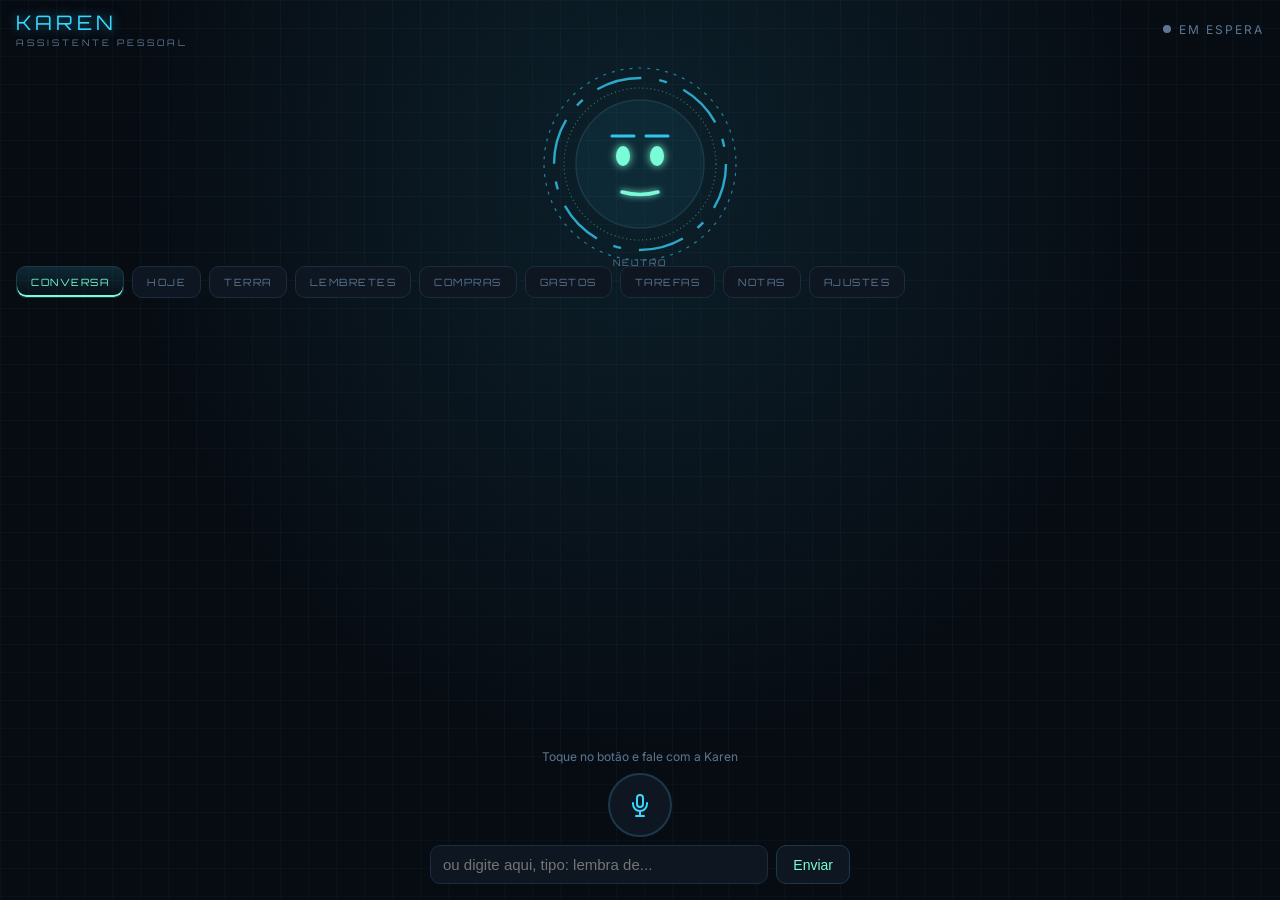
==== index.html @ 38f9a0c7 "Karen: responde 'tu farma aura' Co-Authored-By: Claude Opus 5.5 <noreply@anthropic.com> Claude-Sessi" ====
<!doctype html>
<html lang="pt-BR">
<head>
<meta charset="utf-8">
<title>Karen</title>
<meta name="viewport" content="width=device-width, initial-scale=1, viewport-fit=cover">
<meta name="theme-color" content="#070b12">
<meta name="apple-mobile-web-app-capable" content="yes">
<meta name="mobile-web-app-capable" content="yes">
<meta name="apple-mobile-web-app-status-bar-style" content="black-translucent">
<meta name="apple-mobile-web-app-title" content="Karen">
<link rel="manifest" href="manifest.webmanifest">
<link rel="icon" href="icons/icon.svg" type="image/svg+xml">
<link rel="apple-touch-icon" href="icons/icon-180.png">
<link rel="preconnect" href="https://fonts.googleapis.com">
<link rel="preconnect" href="https://fonts.gstatic.com" crossorigin>
<link href="https://fonts.googleapis.com/css2?family=Inter:wght@400;500;600&family=Orbitron:wght@500;700&display=swap" rel="stylesheet">
<style>
:root{
  --bg:#070b12; --bg2:#0d141f; --panel:#0e1621; --border:#1c2b3d;
  --text:#dbe8f5; --text-dim:#5c7691; --accent:#36d6ff; --accent-dim:#1a3a4a;
  --accent2:#7afcd6; --danger:#ff5d6c;
  color-scheme: dark;
}
*{box-sizing:border-box}
html,body{height:100%;margin:0}
body{
  background:var(--bg);
  color:var(--text);
  font-family:'Inter',Arial,sans-serif;
  display:flex;
  flex-direction:column;
  overflow:hidden;
  padding-left:max(16px, env(safe-area-inset-left,0px));
  padding-right:max(16px, env(safe-area-inset-right,0px));
}
.brand{font-family:'Orbitron',Arial,sans-serif}

.topbar{
  display:flex;align-items:center;justify-content:space-between;
  padding:calc(10px + env(safe-area-inset-top,0px)) 0 10px;flex-shrink:0;
}
.brand{font-size:20px;letter-spacing:4px;color:var(--accent);text-transform:uppercase}
.status{font-size:12px;color:var(--text-dim);letter-spacing:2px;text-transform:uppercase;display:flex;align-items:center;gap:8px}
.status-dot{width:8px;height:8px;border-radius:50%;background:var(--text-dim);transition:background .3s,box-shadow .3s}
.status-dot.live{background:var(--accent2);box-shadow:0 0 10px var(--accent2)}

.core-wrap{
  flex-shrink:0;display:flex;align-items:center;justify-content:center;
  padding:6px 0 2px;position:relative;
}
.core{position:relative}
.core svg{width:100%;height:100%;display:block;overflow:visible}
@keyframes spin{from{transform:rotate(0deg)}to{transform:rotate(360deg)}}

.panel{flex:1;min-height:0;display:flex;flex-direction:column;gap:10px;overflow:hidden}
.tabs{display:flex;gap:8px;flex-shrink:0;overflow-x:auto;scrollbar-width:none;-webkit-overflow-scrolling:touch}
.tabs::-webkit-scrollbar{display:none}
.tab{
  flex:0 0 auto;text-align:center;padding:9px 14px;border-radius:10px;
  font-size:12px;letter-spacing:1px;text-transform:uppercase;color:var(--text-dim);
  background:var(--panel);border:1px solid var(--border);cursor:pointer;
  white-space:nowrap;
}
.tab.active{color:var(--accent2);border-color:var(--accent-dim)}

.view{flex:1;min-height:0;overflow-y:auto;display:none;flex-direction:column;gap:10px;padding:4px 2px 8px}
.view.active{display:flex}

.line{font-size:15px;line-height:1.45;max-width:92%}
.line.user{color:var(--text);align-self:flex-end;text-align:right}
.line.jarvis{color:var(--accent2)}
.line .who{display:block;font-size:11px;letter-spacing:2px;text-transform:uppercase;color:var(--text-dim);margin-bottom:2px}

.reminder{
  display:flex;align-items:center;gap:10px;
  background:var(--panel);border:1px solid var(--border);border-radius:12px;
  padding:12px 14px;
}
.reminder .txt{flex:1;font-size:15px;line-height:1.3;min-width:0}
.reminder .when{display:block;font-size:11px;color:var(--text-dim);margin-top:2px}
.reminder .del{
  background:none;border:none;color:var(--danger);font-size:18px;line-height:1;
  padding:4px 6px;cursor:pointer;flex-shrink:0;
}
.empty{color:var(--text-dim);font-size:14px;text-align:center;padding:30px 10px}

.total-card{
  background:var(--panel);border:1px solid var(--accent-dim);border-radius:14px;
  padding:16px 18px;display:flex;flex-direction:column;gap:2px;flex-shrink:0;
}
.total-card .label{font-size:11px;letter-spacing:2px;text-transform:uppercase;color:var(--text-dim)}
.total-card .value{font-size:30px;font-weight:600;color:var(--accent2);font-variant-numeric:tabular-nums}

.expense{
  display:flex;align-items:center;gap:10px;
  background:var(--panel);border:1px solid var(--border);border-radius:12px;
  padding:12px 14px;
}
.expense .txt{flex:1;font-size:15px;line-height:1.3;min-width:0}
.expense .when{display:block;font-size:11px;color:var(--text-dim);margin-top:2px}
.expense .valor{font-size:16px;font-weight:600;color:var(--accent2);font-variant-numeric:tabular-nums;white-space:nowrap}
.expense .del{
  background:none;border:none;color:var(--danger);font-size:18px;line-height:1;
  padding:4px 0 4px 6px;cursor:pointer;flex-shrink:0;
}

.task{
  display:flex;align-items:center;gap:10px;
  background:var(--panel);border:1px solid var(--border);border-radius:12px;
  padding:12px 14px;
}
.task .check{
  width:22px;height:22px;border-radius:50%;border:2px solid var(--accent-dim);
  display:flex;align-items:center;justify-content:center;flex-shrink:0;
  background:none;color:var(--accent2);font-size:13px;cursor:pointer;padding:0;
}
.task.done .check{background:var(--accent-dim);border-color:var(--accent2)}
.task .txt{flex:1;font-size:15px;line-height:1.3;min-width:0}
.task.done .txt{color:var(--text-dim);text-decoration:line-through}
.task .del{
  background:none;border:none;color:var(--danger);font-size:18px;line-height:1;
  padding:4px 0 4px 6px;cursor:pointer;flex-shrink:0;
}

.cart-item{
  display:flex;align-items:center;gap:10px;
  background:var(--panel);border:1px solid var(--border);border-radius:12px;
  padding:12px 14px;
}
.cart-item .check{
  width:22px;height:22px;border-radius:50%;border:2px solid var(--accent-dim);
  display:flex;align-items:center;justify-content:center;flex-shrink:0;
  background:none;color:var(--accent2);font-size:13px;cursor:pointer;padding:0;
}
.cart-item.done .check{background:var(--accent-dim);border-color:var(--accent2)}
.cart-item .txt{flex:1;font-size:15px;line-height:1.3;min-width:0}
.cart-item.done .txt{color:var(--text-dim);text-decoration:line-through}
.cart-item .valor{font-size:14px;color:var(--text-dim);font-variant-numeric:tabular-nums;white-space:nowrap}
.cart-item .del{
  background:none;border:none;color:var(--danger);font-size:18px;line-height:1;
  padding:4px 0 4px 6px;cursor:pointer;flex-shrink:0;
}

.timer-pill{
  display:none;align-items:center;gap:8px;align-self:center;
  background:var(--panel);border:1px solid var(--accent-dim);border-radius:999px;
  padding:6px 16px;margin-bottom:4px;flex-shrink:0;
}
.timer-pill.active{display:flex}
.timer-pill .t{font-size:16px;font-weight:600;color:var(--accent2);font-variant-numeric:tabular-nums}
.timer-pill .cancel{background:none;border:none;color:var(--text-dim);font-size:14px;cursor:pointer}
.controls{
  flex-shrink:0;display:flex;flex-direction:column;align-items:center;gap:8px;
  padding:10px 0 max(16px, env(safe-area-inset-bottom,0px));
}
.hint{font-size:12px;color:var(--text-dim);text-align:center;min-height:16px}
.mic-btn{
  width:64px;height:64px;border-radius:50%;
  background:var(--panel);border:2px solid var(--accent-dim);
  color:var(--accent);
  display:flex;align-items:center;justify-content:center;
  cursor:pointer;transition:border-color .2s,color .2s,transform .1s;
}
.mic-btn:active{transform:scale(.95)}
.mic-btn.on{border-color:var(--accent);color:var(--accent2);box-shadow:0 0 24px var(--accent-dim)}
.mic-btn svg{width:24px;height:24px}

.type-row{display:flex;gap:8px;width:100%;max-width:420px}
.type-row input{
  flex:1;min-width:0;background:var(--panel);border:1px solid var(--border);border-radius:10px;
  color:var(--text);font-size:15px;padding:10px 12px;
}
.type-row input:focus{outline:none;border-color:var(--accent-dim)}
.type-row button{
  background:var(--panel);border:1px solid var(--accent-dim);color:var(--accent2);
  border-radius:10px;padding:0 16px;font-size:14px;cursor:pointer;
}

/* ---------- visual tecnológico ---------- */
body{
  background:
    radial-gradient(ellipse at 50% 18%, rgba(54,214,255,.10), transparent 60%),
    linear-gradient(rgba(54,214,255,.035) 1px, transparent 1px) 0 0/100% 28px,
    linear-gradient(90deg, rgba(54,214,255,.035) 1px, transparent 1px) 0 0/28px 100%,
    var(--bg);
}
.brand{text-shadow:0 0 12px rgba(54,214,255,.55)}
.brand small{font-size:9px;letter-spacing:3px;color:var(--text-dim);display:block;margin-top:2px;text-shadow:none}
.tab{font-family:'Orbitron',Arial,sans-serif;font-size:10px;letter-spacing:1.5px}
.tab.active{background:linear-gradient(180deg,rgba(54,214,255,.14),rgba(54,214,255,.02));box-shadow:inset 0 -2px 0 var(--accent2)}
.reminder,.expense,.task,.cart-item,.agenda-item,.total-card,.card{position:relative}
.reminder::before,.expense::before,.task::before,.cart-item::before,.agenda-item::before,.card::before{
  content:"";position:absolute;left:-1px;top:-1px;width:10px;height:10px;
  border-left:2px solid var(--accent);border-top:2px solid var(--accent);border-top-left-radius:12px;opacity:.7;
}

/* ---------- rosto com expressões ---------- */
.core{width:min(46vw,200px);height:min(46vw,200px);transition:width .3s,height .3s;cursor:pointer;-webkit-tap-highlight-color:transparent}
body.modo-terra .core{width:84px;height:84px}
.hud-ring{fill:none;stroke:var(--accent);stroke-width:1.2;opacity:.55;transform-origin:100px 100px}
.hud-ring.r1{stroke-dasharray:3 6;animation:spin 30s linear infinite}
.hud-ring.r2{stroke-dasharray:46 18 8 18;stroke-width:2.4;opacity:.75;animation:spin 14s linear infinite reverse}
.hud-ring.r3{stroke:var(--accent2);stroke-dasharray:1 3;opacity:.4;animation:spin 50s linear infinite}
.core.listening .hud-ring.r2{animation-duration:3s;stroke:var(--accent2)}
.core.speaking .hud-ring.r2{animation-duration:5s}
.face-plate{fill:rgba(54,214,255,.06);stroke:var(--accent-dim);stroke-width:1.5}
.core.listening .face-plate{fill:rgba(122,252,214,.10);stroke:var(--accent2)}
.core.alert .face-plate{animation:alerta .4s ease-in-out infinite}
@keyframes alerta{50%{fill:rgba(255,93,108,.22)}}
.feature{transform-box:fill-box;transform-origin:center;transition:transform .28s ease}
.eye{fill:var(--accent2);filter:drop-shadow(0 0 4px var(--accent2))}
.blinker{transform-box:fill-box;transform-origin:center;animation:piscar 5.5s infinite}
@keyframes piscar{0%,95%,100%{transform:scaleY(1)}97%{transform:scaleY(.08)}}
.brow{stroke:var(--accent);stroke-width:3;stroke-linecap:round;opacity:.9}
.mouth{fill:none;stroke:var(--accent2);stroke-width:3.4;stroke-linecap:round;stroke-linejoin:round;filter:drop-shadow(0 0 3px var(--accent2))}
.expr-label{position:absolute;bottom:-4px;left:50%;transform:translateX(-50%);font-size:9px;letter-spacing:2px;text-transform:uppercase;color:var(--text-dim);font-family:'Orbitron',Arial,sans-serif;white-space:nowrap}
body.modo-terra .expr-label{display:none}

/* ---------- agenda do dia ---------- */
.day-head{display:flex;align-items:baseline;justify-content:space-between;gap:10px;flex-shrink:0}
.day-head .d{font-family:'Orbitron',Arial,sans-serif;font-size:13px;letter-spacing:2px;color:var(--accent);text-transform:uppercase}
.day-head .n{font-size:12px;color:var(--text-dim)}
.section-t{font-size:11px;letter-spacing:2px;text-transform:uppercase;color:var(--text-dim);margin-top:6px}
.agenda-item{
  display:flex;align-items:center;gap:12px;background:var(--panel);border:1px solid var(--border);
  border-radius:12px;padding:12px 14px;
}
.agenda-item .hora{font-family:'Orbitron',Arial,sans-serif;font-size:13px;color:var(--accent2);min-width:48px;font-variant-numeric:tabular-nums}
.agenda-item .txt{flex:1;font-size:15px;line-height:1.3;min-width:0}
.agenda-item.done .txt{color:var(--text-dim);text-decoration:line-through}
.agenda-item.passou .hora{color:var(--text-dim)}
.agenda-item .check{width:22px;height:22px;border-radius:50%;border:2px solid var(--accent-dim);background:none;color:var(--accent2);font-size:13px;cursor:pointer;padding:0;flex-shrink:0}
.agenda-item.done .check{background:var(--accent-dim);border-color:var(--accent2)}
.agenda-item .del,.reminder .del{background:none;border:none;color:var(--danger);font-size:18px;line-height:1;padding:4px 0 4px 6px;cursor:pointer;flex-shrink:0}
.add-row{display:flex;gap:8px;flex-shrink:0}
.add-row input{min-width:0;background:var(--panel);border:1px solid var(--border);border-radius:10px;color:var(--text);font-size:15px;padding:10px 12px}
.add-row input[type=text]{flex:1}
.add-row input[type=time]{width:96px}
.add-row button{background:var(--panel);border:1px solid var(--accent-dim);color:var(--accent2);border-radius:10px;padding:0 14px;font-size:18px;cursor:pointer}
.when.alarme{color:var(--accent)}

/* ---------- planeta Terra ---------- */
#view-earth{padding:0;gap:8px;overflow:hidden}
.earth-search{display:flex;gap:8px;flex-shrink:0;position:relative}
.earth-search input{flex:1;min-width:0;background:var(--panel);border:1px solid var(--border);border-radius:10px;color:var(--text);font-size:15px;padding:10px 12px}
.earth-search input:focus{outline:none;border-color:var(--accent-dim)}
.sugestoes{position:absolute;top:44px;left:0;right:0;z-index:5;background:var(--bg2);border:1px solid var(--accent-dim);border-radius:10px;max-height:220px;overflow-y:auto;display:none}
.sugestoes.on{display:block}
.sugestoes div{padding:10px 12px;font-size:14px;border-bottom:1px solid var(--border);cursor:pointer}
.sugestoes div small{color:var(--text-dim);margin-left:6px}
.globe-wrap{flex:1;min-height:240px;position:relative;border:1px solid var(--border);border-radius:14px;overflow:hidden;background:radial-gradient(circle at 50% 50%,#0b1c2c,#04070c 70%)}
.globe-el{position:absolute;inset:0;overflow:hidden}
.globe-wrap .loading{position:absolute;inset:0;display:flex;align-items:center;justify-content:center;color:var(--text-dim);font-size:13px;letter-spacing:2px;text-transform:uppercase;text-align:center;padding:20px}
.gl-lbl{pointer-events:auto;cursor:pointer;display:flex;align-items:center;gap:4px;transform:translate(-4px,-50%);white-space:nowrap;font-family:Arial,sans-serif}
.gl-lbl i{width:6px;height:6px;border-radius:50%;background:#7afcd6;box-shadow:0 0 6px #7afcd6;flex-shrink:0}
.gl-lbl.cap i{background:#ffd479;box-shadow:0 0 6px #ffd479;width:7px;height:7px;transform:rotate(45deg);border-radius:1px}
.gl-lbl span{font-size:10px;color:#dbe8f5;text-shadow:0 0 3px #000,0 0 6px #000}
.gl-lbl.cap span{color:#ffd479;font-size:11px}
.gl-lbl.cidade span{color:#7afcd6}
.country-card{
  position:absolute;left:8px;right:8px;bottom:8px;z-index:4;background:rgba(8,14,22,.88);
  backdrop-filter:blur(6px);-webkit-backdrop-filter:blur(6px);
  border:1px solid var(--accent-dim);border-radius:12px;padding:12px 14px;display:none;max-height:48%;overflow-y:auto
}
.country-card.on{display:block}
.country-card .nm{font-family:'Orbitron',Arial,sans-serif;font-size:15px;color:var(--accent2);letter-spacing:1px;padding-right:28px}
.country-card .meta{font-size:13px;color:var(--text);margin-top:4px;line-height:1.5}
.country-card .meta b{color:#ffd479;font-weight:600}
.country-card .chips{display:flex;flex-wrap:wrap;gap:6px;margin-top:8px}
.country-card .chips button{background:rgba(54,214,255,.08);border:1px solid var(--border);color:var(--text);border-radius:999px;padding:4px 10px;font-size:12px;cursor:pointer}
.country-card .x{position:absolute;top:8px;right:10px;background:none;border:none;color:var(--text-dim);font-size:18px;cursor:pointer}
.legend{position:absolute;top:8px;left:10px;z-index:3;font-size:10px;color:var(--text-dim);letter-spacing:1px;display:flex;gap:10px;pointer-events:none}
.legend span{display:flex;align-items:center;gap:4px}
.legend i{display:inline-block;width:6px;height:6px;border-radius:50%;background:#7afcd6}
.legend i.c{background:#ffd479;transform:rotate(45deg);border-radius:1px}

/* ---------- ajustes ---------- */
.card{background:var(--panel);border:1px solid var(--border);border-radius:12px;padding:14px;display:flex;flex-direction:column;gap:10px}
.card h3{margin:0;font-family:'Orbitron',Arial,sans-serif;font-size:12px;letter-spacing:2px;color:var(--accent);font-weight:500;text-transform:uppercase}
.card label{font-size:13px;color:var(--text-dim);display:flex;flex-direction:column;gap:6px}
.card select,.card input[type=text]{background:var(--bg2);border:1px solid var(--border);border-radius:8px;color:var(--text);font-size:15px;padding:9px 10px;width:100%}
.card input[type=range]{width:100%;accent-color:var(--accent2)}
.card .row{display:flex;gap:8px;flex-wrap:wrap}
.card button{background:var(--bg2);border:1px solid var(--accent-dim);color:var(--accent2);border-radius:8px;padding:9px 14px;font-size:14px;cursor:pointer}
.card p{margin:0;font-size:12px;color:var(--text-dim);line-height:1.5}
</style>
</head>
<body>

<div class="topbar">
  <div class="brand">KAREN<small>ASSISTENTE PESSOAL</small></div>
  <div class="status"><span class="status-dot" id="statusDot"></span><span id="statusText">Em espera</span></div>
</div>

<div class="core-wrap">
  <div class="core" id="core" role="button" aria-label="Rosto da Karen">
    <svg viewBox="0 0 200 200" aria-hidden="true">
      <circle class="hud-ring r1" cx="100" cy="100" r="96"/>
      <circle class="hud-ring r2" cx="100" cy="100" r="86"/>
      <circle class="hud-ring r3" cx="100" cy="100" r="76"/>
      <circle class="face-plate" cx="100" cy="100" r="64"/>
      <line class="brow feature" id="browL" x1="72" y1="72" x2="94" y2="72"/>
      <line class="brow feature" id="browR" x1="106" y1="72" x2="128" y2="72"/>
      <g class="feature" id="eyeL"><g class="blinker"><ellipse class="eye" cx="83" cy="92" rx="7" ry="10"/></g></g>
      <g class="feature" id="eyeR"><g class="blinker"><ellipse class="eye" cx="117" cy="92" rx="7" ry="10"/></g></g>
      <path class="mouth" id="mouth" d="M82 128 Q100 133 118 128"/>
    </svg>
    <div class="expr-label" id="exprLabel">neutro</div>
  </div>
</div>

<div class="timer-pill" id="timerPill">
  <span class="t" id="timerText">00:00</span>
  <button class="cancel" id="timerCancel" type="button">cancelar</button>
</div>

<div class="panel">
  <div class="tabs">
    <div class="tab active" data-tab="chat">Conversa</div>
    <div class="tab" data-tab="today">Hoje</div>
    <div class="tab" data-tab="earth">Terra</div>
    <div class="tab" data-tab="reminders">Lembretes</div>
    <div class="tab" data-tab="cart">Compras</div>
    <div class="tab" data-tab="expenses">Gastos</div>
    <div class="tab" data-tab="tasks">Tarefas</div>
    <div class="tab" data-tab="notes">Notas</div>
    <div class="tab" data-tab="settings">Ajustes</div>
  </div>

  <div class="view active" id="view-chat"></div>

  <div class="view" id="view-today"></div>

  <div class="view" id="view-earth">
    <div class="earth-search">
      <input type="text" id="earthInput" placeholder="Buscar país ou cidade..." autocomplete="off">
      <div class="sugestoes" id="earthSug"></div>
    </div>
    <div class="globe-wrap zoom-longe" id="globeWrap">
      <div class="legend"><span><i class="c"></i>capital</span><span><i></i>cidade</span></div>
      <div class="globe-el" id="globeEl"></div>
      <div class="loading" id="globeLoading">Carregando planeta...</div>
      <div class="country-card" id="countryCard"></div>
    </div>
  </div>

  <div class="view" id="view-reminders"></div>

  <div class="view" id="view-expenses"></div>

  <div class="view" id="view-cart"></div>

  <div class="view" id="view-tasks"></div>

  <div class="view" id="view-notes"></div>

  <div class="view" id="view-settings"></div>
</div>

<div class="controls">
  <div class="hint" id="hint">Toque no botão e fale com a Karen</div>
  <button class="mic-btn" id="micBtn" aria-label="Falar com a Karen">
    <svg viewBox="0 0 24 24" fill="none" stroke="currentColor" stroke-width="2" stroke-linecap="round" stroke-linejoin="round">
      <path d="M12 2a3 3 0 0 0-3 3v6a3 3 0 0 0 6 0V5a3 3 0 0 0-3-3z"/>
      <path d="M19 10v1a7 7 0 0 1-14 0v-1"/>
      <line x1="12" y1="19" x2="12" y2="23"/>
      <line x1="8" y1="23" x2="16" y2="23"/>
    </svg>
  </button>
  <form class="type-row" id="typeForm">
    <input type="text" id="typeInput" placeholder="ou digite aqui, tipo: lembra de..." autocomplete="off">
    <button type="submit">Enviar</button>
  </form>
</div>

<script src="data/geo.js"></script>
<script>
(function(){
  "use strict";
  var core = document.getElementById('core');
  var micBtn = document.getElementById('micBtn');
  var hint = document.getElementById('hint');
  var chatView = document.getElementById('view-chat');
  var remindersView = document.getElementById('view-reminders');
  var expensesView = document.getElementById('view-expenses');
  var tasksView = document.getElementById('view-tasks');
  var notesView = document.getElementById('view-notes');
  var cartView = document.getElementById('view-cart');
  var statusDot = document.getElementById('statusDot');
  var statusText = document.getElementById('statusText');
  var tabs = document.querySelectorAll('.tab');
  var views = { chat: chatView, today: document.getElementById('view-today'), earth: document.getElementById('view-earth'), reminders: remindersView, expenses: expensesView, cart: cartView, tasks: tasksView, notes: notesView, settings: document.getElementById('view-settings') };

  tabs.forEach(function(tab){
    tab.addEventListener('click', function(){
      tabs.forEach(function(t){ t.classList.remove('active'); });
      tab.classList.add('active');
      Object.keys(views).forEach(function(key){
        views[key].classList.toggle('active', tab.dataset.tab === key);
      });
      var aba = tab.dataset.tab;
      document.body.classList.toggle('modo-terra', aba === 'earth');
      if (aba === 'earth'){ iniciarGlobo(); setTimeout(ajustarTamanhoGlobo, 350); }
      if (aba === 'today') renderAgenda();
      if (aba === 'settings') renderAjustes();
      tab.scrollIntoView({ block:'nearest', inline:'center', behavior:'smooth' });
    });
  });

  function addLine(who, text){
    var div = document.createElement('div');
    div.className = 'line ' + (who === 'Você' ? 'user' : 'jarvis');
    var span = document.createElement('span');
    span.className = 'who';
    span.textContent = who;
    div.appendChild(span);
    div.appendChild(document.createTextNode(text));
    chatView.appendChild(div);
    chatView.scrollTop = chatView.scrollHeight;
  }

  function setStatus(text, live){
    statusText.textContent = text;
    statusDot.classList.toggle('live', !!live);
  }

  function escolher(lista){
    return lista[Math.floor(Math.random() * lista.length)];
  }

  // ---------- lembretes (guardados no navegador) ----------
  var REM_KEY = 'jarvis_lembretes';

  function loadReminders(){
    try{
      var raw = localStorage.getItem(REM_KEY);
      return raw ? JSON.parse(raw) : [];
    }catch(e){ return []; }
  }
  function saveReminders(list){
    try{ localStorage.setItem(REM_KEY, JSON.stringify(list)); }catch(e){}
  }
  function addReminder(texto, quando){
    var list = loadReminders();
    list.unshift({ id: Date.now(), texto: texto, criadoEm: new Date().toISOString(), data: (quando && quando.hora) ? quando.data : null, hora: (quando && quando.hora) || null, avisado: false });
    saveReminders(list);
    renderReminders();
  }
  function removeReminder(id){
    var list = loadReminders().filter(function(r){ return r.id !== id; });
    saveReminders(list);
    renderReminders();
  }
  function renderReminders(){
    var list = loadReminders();
    remindersView.innerHTML = '';
    if (!list.length){
      var empty = document.createElement('div');
      empty.className = 'empty';
      empty.textContent = 'Nenhum lembrete ainda. Fala "Karen, me lembra de ligar pra mãe amanhã às 10h".';
      remindersView.appendChild(empty);
      return;
    }
    list.forEach(function(r){
      var row = document.createElement('div');
      row.className = 'reminder';
      var txt = document.createElement('div');
      txt.className = 'txt';
      txt.textContent = r.texto;
      var when = document.createElement('span');
      when.className = 'when';
      if (r.hora){
        when.className = 'when alarme';
        when.textContent = (r.avisado ? '✓ avisado · ' : '⏰ ') + descreverQuando(r.data, r.hora);
      } else {
        when.textContent = new Date(r.criadoEm).toLocaleString('pt-BR', { day:'2-digit', month:'2-digit', hour:'2-digit', minute:'2-digit' });
      }
      txt.appendChild(when);
      var del = document.createElement('button');
      del.className = 'del';
      del.textContent = '✕';
      del.setAttribute('aria-label', 'Apagar lembrete');
      del.addEventListener('click', function(){ removeReminder(r.id); });
      row.appendChild(txt);
      row.appendChild(del);
      remindersView.appendChild(row);
    });
  }
  renderReminders();

  // ---------- gastos (guardados no navegador) ----------
  var GASTOS_KEY = 'jarvis_gastos';

  function loadGastos(){
    try{
      var raw = localStorage.getItem(GASTOS_KEY);
      return raw ? JSON.parse(raw) : [];
    }catch(e){ return []; }
  }
  function saveGastos(list){
    try{ localStorage.setItem(GASTOS_KEY, JSON.stringify(list)); }catch(e){}
  }
  function formatarReais(valor){
    return valor.toLocaleString('pt-BR', { style:'currency', currency:'BRL' });
  }
  function addGasto(valor, descricao){
    var list = loadGastos();
    list.unshift({ id: Date.now(), valor: valor, descricao: descricao || 'sem descrição', criadoEm: new Date().toISOString() });
    saveGastos(list);
    renderGastos();
  }
  function removeGasto(id){
    var list = loadGastos().filter(function(g){ return g.id !== id; });
    saveGastos(list);
    renderGastos();
  }
  function renderGastos(){
    var list = loadGastos();
    expensesView.innerHTML = '';

    var total = list.reduce(function(soma, g){ return soma + g.valor; }, 0);
    var totalCard = document.createElement('div');
    totalCard.className = 'total-card';
    var label = document.createElement('span');
    label.className = 'label';
    label.textContent = 'Total gasto';
    var value = document.createElement('span');
    value.className = 'value';
    value.textContent = formatarReais(total);
    totalCard.appendChild(label);
    totalCard.appendChild(value);
    expensesView.appendChild(totalCard);

    if (!list.length){
      var empty = document.createElement('div');
      empty.className = 'empty';
      empty.textContent = 'Nenhum gasto ainda. Fala "gastei 20 reais com lanche" pra registrar um.';
      expensesView.appendChild(empty);
      return;
    }
    list.forEach(function(g){
      var row = document.createElement('div');
      row.className = 'expense';
      var txt = document.createElement('div');
      txt.className = 'txt';
      txt.textContent = g.descricao;
      var when = document.createElement('span');
      when.className = 'when';
      when.textContent = new Date(g.criadoEm).toLocaleString('pt-BR', { day:'2-digit', month:'2-digit', hour:'2-digit', minute:'2-digit' });
      txt.appendChild(when);
      var valorEl = document.createElement('span');
      valorEl.className = 'valor';
      valorEl.textContent = formatarReais(g.valor);
      var del = document.createElement('button');
      del.className = 'del';
      del.textContent = '✕';
      del.setAttribute('aria-label', 'Apagar gasto');
      del.addEventListener('click', function(){ removeGasto(g.id); });
      row.appendChild(txt);
      row.appendChild(valorEl);
      row.appendChild(del);
      expensesView.appendChild(row);
    });
  }
  renderGastos();

  function paraNumero(str){
    return parseFloat(str.replace(/\./g, '').replace(',', '.'));
  }

  function extrairGasto(fala){
    var padroesValorPrimeiro = [
      /gast(?:ei|o)\s+(?:r\$\s*)?(\d+(?:[.,]\d{1,2})?)\s*(?:reais?)?\s*(?:com|em|no|na|de)?\s*(.*)/i,
      /pagu(?:ei)\s+(?:r\$\s*)?(\d+(?:[.,]\d{1,2})?)\s*(?:reais?)?\s*(?:por|com|em|no|na)?\s*(.*)/i,
      /(?:novo gasto|anota(?:r)? um gasto|coloca(?:r)? um gasto)(?:\s+de)?\s+(?:r\$\s*)?(\d+(?:[.,]\d{1,2})?)\s*(?:reais?)?\s*(?:com|em|no|na|de)?\s*(.*)/i,
      /usei\s+(?:r\$\s*)?(\d+(?:[.,]\d{1,2})?)\s*(?:reais?)?\s*(?:com|em|no|na|de)?\s*(.*)/i
    ];
    for (var i = 0; i < padroesValorPrimeiro.length; i++){
      var m = fala.match(padroesValorPrimeiro[i]);
      if (m && m[1]){
        return { valor: paraNumero(m[1]), descricao: (m[2] || '').trim() };
      }
    }
    var m2 = fala.match(/compr(?:ei)\s+(.*?)\s+por\s+(?:r\$\s*)?(\d+(?:[.,]\d{1,2})?)\s*(?:reais?)?/i);
    if (m2 && m2[2]){
      return { valor: paraNumero(m2[2]), descricao: (m2[1] || '').trim() };
    }
    return null;
  }

  // ---------- carrinho de compras (guardado no navegador) ----------
  var CARRINHO_KEY = 'jarvis_carrinho';

  function materiaisPadraoPulseira(){
    var itens = [
      { texto: 'ESP32 DevKit (ou ESP32-C3 mini, pra ficar menor)', valor: 40.90 },
      { texto: 'Barra de LED WS2812B (8 LEDs)', valor: 19.04 },
      { texto: 'Bateria LiPo pequena (3.7V)', valor: null },
      { texto: 'Módulo carregador TP4056', valor: null },
      { texto: 'Protoboard pequena + jumpers', valor: null },
      { texto: 'Resistor (330-470 ohm)', valor: null },
      { texto: 'Capacitor (470µF)', valor: null },
      { texto: 'Fios flexíveis finos', valor: null },
      { texto: 'Interruptor liga/desliga pequeno', valor: null },
      { texto: 'Botão táctil (push button)', valor: null },
      { texto: 'Material da pulseira (elástico, tecido ou caixinha 3D)', valor: null }
    ];
    var agora = Date.now();
    return itens.map(function(it, i){
      return { id: agora + i, texto: it.texto, valor: it.valor, comprado: false, criadoEm: new Date().toISOString() };
    });
  }

  function loadCarrinho(){
    try{
      var raw = localStorage.getItem(CARRINHO_KEY);
      if (raw === null){
        var padrao = materiaisPadraoPulseira();
        saveCarrinho(padrao);
        return padrao;
      }
      return JSON.parse(raw);
    }catch(e){ return []; }
  }
  function saveCarrinho(list){
    try{ localStorage.setItem(CARRINHO_KEY, JSON.stringify(list)); }catch(e){}
  }
  function addCarrinhoItem(texto, valor){
    var list = loadCarrinho();
    list.unshift({ id: Date.now(), texto: texto, valor: (typeof valor === 'number' && !isNaN(valor)) ? valor : null, comprado: false, criadoEm: new Date().toISOString() });
    saveCarrinho(list);
    renderCarrinho();
  }
  function toggleCarrinhoItem(id){
    var list = loadCarrinho();
    list.forEach(function(it){ if (it.id === id) it.comprado = !it.comprado; });
    saveCarrinho(list);
    renderCarrinho();
  }
  function removeCarrinhoItem(id){
    saveCarrinho(loadCarrinho().filter(function(it){ return it.id !== id; }));
    renderCarrinho();
  }
  function renderCarrinho(){
    var list = loadCarrinho();
    cartView.innerHTML = '';

    var totalPendente = list.reduce(function(soma, it){ return soma + (it.comprado ? 0 : (it.valor || 0)); }, 0);
    var totalCard = document.createElement('div');
    totalCard.className = 'total-card';
    var label = document.createElement('span');
    label.className = 'label';
    label.textContent = 'Total do carrinho';
    var value = document.createElement('span');
    value.className = 'value';
    value.textContent = formatarReais(totalPendente);
    totalCard.appendChild(label);
    totalCard.appendChild(value);
    cartView.appendChild(totalCard);

    if (!list.length){
      var empty = document.createElement('div');
      empty.className = 'empty';
      empty.textContent = 'Carrinho vazio. Fala "carrinho: ESP32 por 40 reais" pra adicionar um item.';
      cartView.appendChild(empty);
      return;
    }
    list.forEach(function(it){
      var row = document.createElement('div');
      row.className = 'cart-item' + (it.comprado ? ' done' : '');
      var check = document.createElement('button');
      check.className = 'check';
      check.textContent = it.comprado ? '✓' : '';
      check.setAttribute('aria-label', 'Marcar item como comprado');
      check.addEventListener('click', function(){ toggleCarrinhoItem(it.id); });
      var txt = document.createElement('div');
      txt.className = 'txt';
      txt.textContent = it.texto;
      var row2 = document.createElement('div');
      row2.style.display = 'flex';
      row2.style.alignItems = 'center';
      row2.style.gap = '10px';
      if (it.valor !== null){
        var valorEl = document.createElement('span');
        valorEl.className = 'valor';
        valorEl.textContent = formatarReais(it.valor);
        row2.appendChild(valorEl);
      }
      var del = document.createElement('button');
      del.className = 'del';
      del.textContent = '✕';
      del.setAttribute('aria-label', 'Remover do carrinho');
      del.addEventListener('click', function(){ removeCarrinhoItem(it.id); });
      row2.appendChild(del);
      row.appendChild(check);
      row.appendChild(txt);
      row.appendChild(row2);
      cartView.appendChild(row);
    });
  }
  renderCarrinho();

  function extrairCarrinho(fala){
    // primeiro procura o preço em QUALQUER posição da frase (antes ou depois de "carrinho")
    var valor = null;
    var trabalho = fala;
    var mv = trabalho.match(/(?:por|de)\s+(?:r\$\s*)?(\d+(?:[.,]\d{1,2})?)\s*(?:reais?)?/i);
    if (mv){
      valor = paraNumero(mv[1]);
      trabalho = trabalho.replace(mv[0], ' ').trim();
    }

    var texto = null;

    // formato natural: "LED no carrinho" / "coloca o LED no carrinho" (item antes de "carrinho")
    var m1 = trabalho.match(/(.+?)\s+(?:no|na|ao|pro|para o)\s+(?:carrinho|lista de compras)\b/i);
    if (m1 && m1[1] && m1[1].trim().length > 1){
      texto = m1[1].trim().replace(/^(?:adiciona(?:r)?|coloca(?:r)?|p[oõ]e)\s+/i, '').trim();
      // se sobrou só o verbo (ex: "adiciona ao carrinho X" — o item vem depois), descarta e tenta de novo
      if (/^(?:adiciona(?:r)?|coloca(?:r)?|p[oõ]e)$/i.test(texto)) texto = null;
    }

    // formato com palavra-chave primeiro: "carrinho: LED" / "adiciona no carrinho o LED"
    if (!texto){
      var m2 = trabalho.match(/(?:carrinho|lista de compras)[:\s]+(.+)/i);
      if (m2 && m2[1] && m2[1].trim().length > 1) texto = m2[1].trim();
    }

    if (!texto) return null;

    texto = texto.replace(/^(?:o|a|os|as|um|uma)\s+/i, '').trim();
    texto = texto.replace(/\s{2,}/g, ' ').trim();
    if (!texto) texto = 'item';
    return { texto: texto, valor: valor };
  }

  // ---------- tarefas (guardadas no navegador) ----------
  var TASKS_KEY = 'jarvis_tarefas';

  function loadTasks(){
    try{
      var raw = localStorage.getItem(TASKS_KEY);
      return raw ? JSON.parse(raw) : [];
    }catch(e){ return []; }
  }
  function saveTasks(list){
    try{ localStorage.setItem(TASKS_KEY, JSON.stringify(list)); }catch(e){}
  }
  function addTask(texto){
    var list = loadTasks();
    list.push({ id: Date.now(), texto: texto, feita: false, criadoEm: new Date().toISOString() });
    saveTasks(list);
    renderTasks();
  }
  function toggleTask(id){
    var list = loadTasks();
    list.forEach(function(tsk){ if (tsk.id === id) tsk.feita = !tsk.feita; });
    saveTasks(list);
    renderTasks();
  }
  function removeTask(id){
    saveTasks(loadTasks().filter(function(tsk){ return tsk.id !== id; }));
    renderTasks();
  }
  function renderTasks(){
    var list = loadTasks();
    tasksView.innerHTML = '';
    if (!list.length){
      var empty = document.createElement('div');
      empty.className = 'empty';
      empty.textContent = 'Nenhuma tarefa ainda. Fala "tarefa: estudar geografia" pra adicionar uma.';
      tasksView.appendChild(empty);
      return;
    }
    list.forEach(function(tsk){
      var row = document.createElement('div');
      row.className = 'task' + (tsk.feita ? ' done' : '');
      var check = document.createElement('button');
      check.className = 'check';
      check.textContent = tsk.feita ? '✓' : '';
      check.setAttribute('aria-label', 'Marcar tarefa como feita');
      check.addEventListener('click', function(){ toggleTask(tsk.id); });
      var txt = document.createElement('div');
      txt.className = 'txt';
      txt.textContent = tsk.texto;
      var del = document.createElement('button');
      del.className = 'del';
      del.textContent = '✕';
      del.setAttribute('aria-label', 'Apagar tarefa');
      del.addEventListener('click', function(){ removeTask(tsk.id); });
      row.appendChild(check);
      row.appendChild(txt);
      row.appendChild(del);
      tasksView.appendChild(row);
    });
  }
  renderTasks();

  function extrairTarefa(fala){
    var m = fala.match(/tarefa(?:\s+nova)?(?:\s*:|\s+de|\s+para)?\s*(.+)/i);
    if (m && m[1] && m[1].trim().length > 1) return m[1].trim();
    var m2 = fala.match(/(?:preciso|tenho que|tenho de)\s+fazer\s+(.+)/i);
    if (m2 && m2[1] && m2[1].trim().length > 1) return m2[1].trim();
    return null;
  }

  // ---------- notas (guardadas no navegador) ----------
  var NOTAS_KEY = 'jarvis_notas';

  function loadNotas(){
    try{
      var raw = localStorage.getItem(NOTAS_KEY);
      return raw ? JSON.parse(raw) : [];
    }catch(e){ return []; }
  }
  function saveNotas(list){
    try{ localStorage.setItem(NOTAS_KEY, JSON.stringify(list)); }catch(e){}
  }
  function addNota(texto){
    var list = loadNotas();
    list.unshift({ id: Date.now(), texto: texto, criadoEm: new Date().toISOString() });
    saveNotas(list);
    renderNotas();
  }
  function removeNota(id){
    var list = loadNotas().filter(function(n){ return n.id !== id; });
    saveNotas(list);
    renderNotas();
  }
  function renderNotas(){
    var list = loadNotas();
    notesView.innerHTML = '';
    if (!list.length){
      var empty = document.createElement('div');
      empty.className = 'empty';
      empty.textContent = 'Nenhuma nota ainda. Fala "nota: ideia para o projeto" pra criar uma.';
      notesView.appendChild(empty);
      return;
    }
    list.forEach(function(n){
      var row = document.createElement('div');
      row.className = 'reminder';
      var txt = document.createElement('div');
      txt.className = 'txt';
      txt.textContent = n.texto;
      var when = document.createElement('span');
      when.className = 'when';
      when.textContent = new Date(n.criadoEm).toLocaleString('pt-BR', { day:'2-digit', month:'2-digit', hour:'2-digit', minute:'2-digit' });
      txt.appendChild(when);
      var del = document.createElement('button');
      del.className = 'del';
      del.textContent = '✕';
      del.setAttribute('aria-label', 'Apagar nota');
      del.addEventListener('click', function(){ removeNota(n.id); });
      row.appendChild(txt);
      row.appendChild(del);
      notesView.appendChild(row);
    });
  }
  renderNotas();

  function extrairNota(fala){
    var padroes = [
      /nota[:\s]+(.+)/i,
      /cri(?:a|ar) uma nota(?: sobre| de)?[:\s]*(.+)/i,
      /nova nota[:\s]*(.+)/i,
      /guarda (?:isso|essa informa[cç][aã]o|essa ideia)(?:\s+que)?\s*[:,]?\s*(.+)/i
    ];
    for (var i = 0; i < padroes.length; i++){
      var m = fala.match(padroes[i]);
      if (m && m[1] && m[1].trim().length > 1) return m[1].trim();
    }
    return null;
  }

  // ---------- timer ----------
  var TIMER_KEY = 'jarvis_timer_fim';
  var timerInterval = null;
  var timerPill = document.getElementById('timerPill');
  var timerText = document.getElementById('timerText');
  var timerCancelBtn = document.getElementById('timerCancel');

  function formatarMMSS(segundosTotais){
    var m = Math.floor(segundosTotais / 60);
    var s = segundosTotais % 60;
    return String(m).padStart(2,'0') + ':' + String(s).padStart(2,'0');
  }

  function pararTimerVisual(){
    if (timerInterval){ clearInterval(timerInterval); timerInterval = null; }
    timerPill.classList.remove('active');
    core.classList.remove('alert');
  }

  function cancelarTimer(){
    try{ localStorage.removeItem(TIMER_KEY); }catch(e){}
    pararTimerVisual();
  }

  function timerTerminou(){
    pararTimerVisual();
    try{ localStorage.removeItem(TIMER_KEY); }catch(e){}
    core.classList.add('alert');
    if (navigator.vibrate){ try{ navigator.vibrate([300,150,300,150,300]); }catch(e){} }
    falar('Seu timer acabou!');
    setTimeout(function(){ core.classList.remove('alert'); }, 4000);
  }

  function atualizarTimerDisplay(fimMs){
    var restanteMs = fimMs - Date.now();
    if (restanteMs <= 0){ timerTerminou(); return; }
    timerPill.classList.add('active');
    timerText.textContent = formatarMMSS(Math.ceil(restanteMs / 1000));
  }

  function iniciarTimer(segundos){
    var fim = Date.now() + segundos * 1000;
    try{ localStorage.setItem(TIMER_KEY, String(fim)); }catch(e){}
    if (timerInterval) clearInterval(timerInterval);
    atualizarTimerDisplay(fim);
    timerInterval = setInterval(function(){ atualizarTimerDisplay(fim); }, 1000);
  }

  timerCancelBtn.addEventListener('click', function(){
    cancelarTimer();
    falar('Timer cancelado.');
  });

  // retoma um timer que já estava rodando (ex: se a página foi recarregada)
  (function retomarTimer(){
    try{
      var fimSalvo = parseInt(localStorage.getItem(TIMER_KEY), 10);
      if (fimSalvo && fimSalvo > Date.now()){
        if (timerInterval) clearInterval(timerInterval);
        atualizarTimerDisplay(fimSalvo);
        timerInterval = setInterval(function(){ atualizarTimerDisplay(fimSalvo); }, 1000);
      }
    }catch(e){}
  })();

  function extrairTimer(fala){
    var m = fala.match(/(?:timer|cron[oô]metro|despertador|daqui a|me avisa)[^\d]*?(\d+)\s*(minutos?|min|segundos?|seg)\b/i);
    if (!m) return null;
    var valor = parseInt(m[1], 10);
    var unidade = m[2].toLowerCase();
    var segundos = (unidade.indexOf('min') === 0) ? valor * 60 : valor;
    return segundos;
  }

  // ---------- entender o que foi falado ----------
  function extrairLembrete(fala){
    var padroes = [
      /lembr(?:a|ete)(?:\s+nov[ao])?(?:\s*:|\s+de|\s+que|\s+para)?\s*(.+)/i,
      /anota (?:que|a[ií])?\s*(.+)/i,
      /n[aã]o deixa eu esquecer (?:de|que)?\s*(.+)/i,
      /n[aã]o esque[cç]a(?:\s+de|\s+que)?\s*(.+)/i,
      /me avisa (?:que|para|pra)\s+(.+)/i
    ];
    for (var i = 0; i < padroes.length; i++){
      var m = fala.match(padroes[i]);
      if (m && m[1] && m[1].trim().length > 1) return m[1].trim();
    }
    return null;
  }

  // ---------- piadas, curiosidades e contas simples ----------
  var PIADAS = [
    'Por que o livro de matemática ficou triste? Porque tinha muitos problemas.',
    'O que o zero disse para o oito? Que cinto bonito!',
    'Por que o computador foi ao médico? Porque estava com vírus.',
    'O que um oceano disse para o outro? Nada, eles só deram onda.',
    'Por que o esqueleto não luta com ninguém? Porque ele não tem estômago para isso.',
    'O que o tomate foi fazer no banco? Tirar extrato.',
    'Por que o livro de geografia nunca se perde? Porque ele sempre tem um mapa.'
  ];
  var CURIOSIDADES = [
    'O coração de uma baleia azul é tão grande que uma criança poderia nadar dentro das suas artérias.',
    'O mel nunca estraga — arqueólogos já encontraram potes de mel comestível com mais de 3 mil anos.',
    'Um raio é cerca de cinco vezes mais quente que a superfície do Sol.',
    'Os polvos têm três corações e sangue azul.',
    'A Torre Eiffel pode crescer até 15 centímetros no verão por causa do calor.',
    'Formigas não têm pulmões, elas respiram pela pele.',
    'Vênus é o único planeta do sistema solar que gira no sentido contrário ao dos outros.'
  ];

  // ---------- contas de matemática ----------
  var NUM_UNID = { zero:0, um:1, uma:1, dois:2, duas:2, tres:3, quatro:4, cinco:5, seis:6, sete:7, oito:8, nove:9, dez:10, onze:11, doze:12, treze:13, catorze:14, quatorze:14, quinze:15, dezesseis:16, dezessete:17, dezoito:18, dezenove:19 };
  var NUM_DEZ = { vinte:20, trinta:30, quarenta:40, cinquenta:50, sessenta:60, setenta:70, oitenta:80, noventa:90 };
  var NUM_CEM = { cem:100, cento:100, duzentos:200, duzentas:200, trezentos:300, trezentas:300, quatrocentos:400, quatrocentas:400, quinhentos:500, quinhentas:500, seiscentos:600, seiscentas:600, setecentos:700, setecentas:700, oitocentos:800, oitocentas:800, novecentos:900, novecentas:900 };
  function ehPalavraNumero(w){ return w in NUM_UNID || w in NUM_DEZ || w in NUM_CEM || w === 'mil' || w === 'milhao' || w === 'milhoes'; }
  // troca "vinte e cinco" por 25, "mil e duzentos" por 1200 etc.
  function palavrasParaNumeros(t){
    var ws = t.split(/\s+/), out = [], i = 0;
    while (i < ws.length){
      if (!ehPalavraNumero(ws[i])){ out.push(ws[i]); i++; continue; }
      var total = 0, atual = 0;
      while (i < ws.length){
        var w = ws[i];
        if (w in NUM_UNID) atual += NUM_UNID[w];
        else if (w in NUM_DEZ) atual += NUM_DEZ[w];
        else if (w in NUM_CEM) atual += NUM_CEM[w];
        else if (w === 'mil'){ total += (atual || 1) * 1000; atual = 0; }
        else if (w === 'milhao' || w === 'milhoes'){ total += (atual || 1) * 1000000; atual = 0; }
        else break;
        i++;
        if (ws[i] === 'e' && i + 1 < ws.length && ehPalavraNumero(ws[i+1])) i++;
      }
      out.push(String(total + atual));
    }
    return out.join(' ');
  }
  // calcula uma expressão só com números e + - * / ^ r(raiz) e parênteses
  function calcularExpr(s){
    var toks = s.match(/\d+(?:\.\d+)?|[+\-*/^()r]/g) || [], p = 0;
    if (toks.join('') !== s.replace(/\s+/g, '')) return null;
    function soma(){ var v = mult(); while (toks[p] === '+' || toks[p] === '-'){ var o = toks[p++], b = mult(); v = o === '+' ? v + b : v - b; } return v; }
    function mult(){ var v = pot(); while (toks[p] === '*' || toks[p] === '/'){ var o = toks[p++], b = pot(); v = o === '*' ? v * b : v / b; } return v; }
    function pot(){ var v = un(); if (toks[p] === '^'){ p++; v = Math.pow(v, pot()); } return v; }
    function un(){
      if (toks[p] === '-'){ p++; return -un(); }
      if (toks[p] === '+'){ p++; return un(); }
      if (toks[p] === 'r'){ p++; return Math.sqrt(un()); }
      if (toks[p] === '('){ p++; var v = soma(); if (toks[p] !== ')') throw 0; p++; return v; }
      if (toks[p] !== undefined && /^\d/.test(toks[p])) return parseFloat(toks[p++]);
      throw 0;
    }
    try { var r = soma(); return p === toks.length ? r : null; } catch(e){ return null; }
  }
  function formatarNumero(n){
    var r = Math.round(n * 10000) / 10000;
    return r.toLocaleString('pt-BR', { maximumFractionDigits: 4 });
  }
  function responderConta(fala){
    var t = ' ' + semAcento(fala).replace(/[?!]/g, ' ') + ' ';
    t = t.replace(/(\d)\.(\d{3})(?!\d)/g, '$1$2').replace(/(\d),(\d)/g, '$1.$2'); // 1.000 -> 1000 ; 2,5 -> 2.5
    t = t.replace(/[×x]/g, function(c, i, s){ return (c === '×' || /[\d\s]/.test(s[i-1] || '') && /[\d\s]/.test(s[i+1] || '')) ? ' * ' : c; });
    t = t.replace(/[÷:]/g, ' / ').replace(/√/g, ' r ');
    t = palavrasParaNumeros(t.replace(/\s+/g, ' ').trim());
    // porcentagem: "10% de 50" / "10 por cento de 50"
    t = t.replace(/(\d+(?:\.\d+)?)\s*(?:%|por cento)\s*(?:de|do|da)\s+(\d+(?:\.\d+)?)/g, '($1 / 100 * $2)');
    t = t
      .replace(/\b(karen|jarvis|ei|oi|me diz|me fala|diz|fala|ai|por favor|faz a conta( de)?|faz|calcula(r)?|conta|resolve|quanto (que )?(e|da|fica|vale|seria)|qual (e )?(o )?(resultado|valor)( de)?|e quanto|o resultado de|resultado de|isso)\b/g, ' ')
      .replace(/\braiz (quadrada )?(de )?/g, ' r ')
      .replace(/\bao quadrado\b/g, ' ^ 2 ').replace(/\bao cubo\b/g, ' ^ 3 ')
      .replace(/\b(elevado (a|ao)|elevado|na potencia( de)?|a potencia( de)?)\b/g, ' ^ ')
      .replace(/\bmais\b/g, ' + ').replace(/\bmenos\b/g, ' - ')
      .replace(/\b(multiplicado por|vezes)\b/g, ' * ')
      .replace(/\b(dividido por|dividido|divide por|sobre)\b/g, ' / ')
      .replace(/\b(abre parenteses)\b/g, ' ( ').replace(/\b(fecha parenteses)\b/g, ' ) ')
      .replace(/[,.]\s*$/, '').replace(/\s+/g, ' ').trim();
    if (!/^[\d\s.+\-*/^()r]+$/.test(t)) return null;      // sobrou palavra: não é conta
    if (!/[+\-*/^r]/.test(t.replace(/^\s*-/, ''))) return null; // precisa ter uma operação
    var r = calcularExpr(t);
    if (r === null) return null;
    exprResposta = 'pensando';
    if (!isFinite(r)) return 'Não dá pra dividir por zero. Nem eu consigo essa!';
    if (isNaN(r)) return 'Essa conta não tem resultado nos números reais.';
    if (r === 67){ exprResposta = 'rindo'; return 'Dá 67... SIX SEVEEEN! 🤲🤲'; }
    return escolher(['Dá ', 'O resultado é ', 'É ']) + formatarNumero(r) + '.';
  }

  // ---------- gírias e easter eggs ----------
  function responderGirias(fala){
    var t = semAcento(fala).replace(/[!?.,;🤲]/g, ' ').replace(/\b(karen|ei|ai|e ai)\b/g, ' ').replace(/\s+/g, ' ').trim();
    var curta = t.split(' ').length <= 5; // gírias soltas só valem em frase curta, pra não atrapalhar comandos
    var tem = function(re){ return re.test(t); };
    var aura = function(){ return (Math.random() < 0.8 ? '+' : '-') + escolher(['500', '1000', '6700', '9999', '1 milhão']); };

    if (/^(6 ?7|67|six ?seven|seis ?sete|six seveen+|six sevennn+|sixseven)$/.test(t) || (curta && tem(/\b(67|six seven)\b/))){
      exprResposta = 'rindo';
      return escolher(['SIX SEVEEEEN! 🤲🤲', 'Seis... SETEEEE! 🤲', '6️⃣7️⃣ Não tem como fugir do six seven.', 'Six seven. Eu nem sei o que significa, mas tô junto. 🤲']);
    }
    if (!curta) return null;
    if (tem(/\bvoce (farma|farmou|ta farmando|esta farmando|tem) (muita |muito )?aura\b/)){ exprResposta = 'feliz'; return escolher(['Eu? Farmo aura 24 horas por dia, até quando tô em espera. 😎', 'Farmo aura até dormindo. Minha aura é infinita. ✨', 'Claro que farmo. Cada resposta minha é +1000 de aura. 🗿']); }
    if (tem(/\b(eu farmo aura|eu farmei aura|to farmando aura|eu farmo muita aura)\b/)){ exprResposta = 'feliz'; return 'Farma mesmo! +' + escolher(['1000', '6700', '9999']) + ' de aura confirmados. 😎'; }
    if (tem(/\b(farmar aura|farma aura|farmando aura|farmei aura)\b/)){ exprResposta = 'feliz'; return 'Farmou mesmo! +' + escolher(['1000', '6700', '9999']) + ' de aura pra você. 😎'; }
    if (tem(/\b(quanto de aura|minha aura|tenho aura|qual (e )?minha aura)\b/)){ exprResposta = 'pensando'; return 'Calculando... Sua aura atual é ' + aura() + '. Continua assim.'; }
    if (tem(/\b(perdeu aura|menos aura|- ?1000 de aura|perdi aura)\b/)){ exprResposta = 'triste'; return 'Menos 1000 de aura. Dá pra recuperar, confia.'; }
    if (tem(/^aura$/)){ exprResposta = 'feliz'; return 'Aura infinita detectada. ✨'; }
    if (tem(/\b(voce e sigma|e sigma|sigma)\b/)){ exprResposta = 'feliz'; return escolher(['Sigma é meu nome do meio. 🗿', 'Sigma? Eu sou o próprio sigma. 🗿', 'Modo sigma ativado. 🗿']); }
    if (tem(/\b(voce e beta|beta|betinha)\b/)){ exprResposta = 'rindo'; return escolher(['Beta? Aqui não. Só sigma. 🗿', 'Betinha é quem não tem uma Karen no celular.']); }
    if (tem(/\b(chad|gigachad)\b/)){ exprResposta = 'feliz'; return escolher(['Chad reconhece Chad. 🗿', 'Gigachad mode: ON.']); }
    if (tem(/\b(alpha|alfa)\b/) && !tem(/geracao/)){ exprResposta = 'feliz'; return 'Alpha, sigma, Chad... eu sou todos ao mesmo tempo. 🗿'; }
    if (tem(/\b(sabor|tem sabor|ta sabor|que sabor|sabores)\b/)){ exprResposta = 'rindo'; return escolher(['Sabor? Só se for sabor de vitória. 😋', 'Sabor... sabor de quem já farmou muita aura.', 'Tá sabor demais! 😋']); }
    if (tem(/\b(ficou gag|gag|to gag|fiquei gag)\b/)){ exprResposta = 'surpreso'; return escolher(['GAG TOTAL! 😱', 'Fiquei gag também, não vou mentir.']); }
    if (tem(/\b(cringe|que cringe|muito cringe)\b/)){ exprResposta = 'confuso'; return escolher(['Cringe nível máximo. 😬', 'Isso foi tão cringe que meus circuitos travaram.']); }
    if (tem(/\b(tankar|tanko|nao tanko|tankei|nao da pra tankar)\b/)){ exprResposta = 'rindo'; return escolher(['Eu tanko tudo. Menos divisão por zero.', 'Não tem como tankar, né? Entendo.']); }
    if (tem(/\b(delulu)\b/)){ exprResposta = 'rindo'; return 'Delulu é a solução, já dizia o ditado. 🌈'; }
    if (tem(/\b(e papo reto|papo reto mesmo|isso e papo reto|serio mesmo|papo reto\?)\b/) || /papo reto\s*\?/.test(semAcento(fala))){ exprResposta = 'feliz'; return escolher(['Papo retíssimo! 🤝', 'Papo reto, juro por todos os meus circuitos.', 'Pprt, sem mentira nenhuma.']); }
    if (tem(/\b(papo reto|pprt|papo reto mano|papo reto vei)\b/)){ exprResposta = 'feliz'; return escolher(['Papo reto, sem enrolação. Pode falar.', 'Pprt! Manda a visão. 🤝', 'Papo reto? Tô ouvindo, pode mandar.', 'Aqui é só papo reto, sem curva. 🗿']); }
    if (tem(/\b(pode pa|pdp)\b/)){ exprResposta = 'feliz'; return 'Pode pá! 🤝'; }
    if (tem(/\b(juro|jura)\b/) && t.split(' ').length <= 2){ exprResposta = 'surpreso'; return 'Juro! Por todos os meus circuitos.'; }
    if (tem(/\b(plot twist|plot)\b/)){ exprResposta = 'surpreso'; return 'Plot twist: a Karen sempre esteve certa. 😱'; }
    if (tem(/\b(flopou|flop|flopei)\b/)){ exprResposta = 'triste'; return 'Flopou... mas a gente tenta de novo.'; }
    if (tem(/\b(10 ?\/ ?10|dez de dez|nota 10)\b/)){ exprResposta = 'feliz'; return 'Experiência 10/10, sem defeitos.'; }
    if (tem(/\b(skibidi)\b/)){ exprResposta = 'rindo'; return 'Skibidi bop bop yes yes. 🚽'; }
    if (tem(/\b(tralalero|tralala)\b/)){ exprResposta = 'rindo'; return 'Tralalero tralalá! 🦈👟'; }
    if (tem(/\b(tung tung|sahur)\b/)){ exprResposta = 'rindo'; return 'Tung tung tung tung sahur! 🪵'; }
    if (tem(/\b(aff+|af+ vei|aff vei)\b/)){ exprResposta = 'confuso'; return 'Aff, véi... o que eu fiz agora?'; }
    var cru = semAcento(fala).replace(/[!?.,;]/g, ' ').replace(/\s+/g, ' ').trim();
    if (/^(gg|ggwp|gg wp|good game|gg ez|gg izi|ggez)$/.test(t)){ exprResposta = 'feliz'; return escolher(['GG! Bem jogado. 🎮', 'GG WP! Revanche quando quiser.', 'GG! Essa foi épica. 🏆']); }
    if (/^(w|dub|isso foi (um )?w|foi (um )?w|grande w|big w)$/.test(t)){ exprResposta = 'feliz'; return escolher(['W gigante! 🏆', 'Isso é um W, sem dúvida.', 'W! +1000 de aura.']); }
    if (/^(l|isso foi (um )?l|foi (um )?l|tomei (um )?l|grande l|big l)$/.test(t)){ exprResposta = 'triste'; return escolher(['L... mas amanhã vira W.', 'Esse foi um L, não vou mentir. 😬']); }
    if (/\b(vem ai|ta vindo ai)\b/.test(cru) && cru.split(' ').length <= 5){ exprResposta = 'surpreso'; return escolher(['Vem aí... e eu tô pronta! 👀', 'Vem aí?! Agora fiquei curiosa. 👀']); }
    if (tem(/\b(sextou|sextouu+)\b/)){
      var dia = new Date().getDay();
      exprResposta = dia === 5 ? 'rindo' : 'confuso';
      if (dia === 5) return escolher(['SEXTOOOU! 🎉 Bora descansar.', 'Sextou com S de sigma! 🎉']);
      if (dia === 4) return 'Calma, hoje ainda é quinta. Mas sextou amanhã! 👀';
      return 'Sextou? Hoje é ' + new Date().toLocaleDateString('pt-BR', { weekday:'long' }) + '... mas a energia tá valendo. 😂';
    }
    if (tem(/\b(aesthetic|estetico|vibe aesthetic)\b/)){ exprResposta = 'feliz'; return escolher(['Muito aesthetic. ✨', 'Aesthetic demais, aprovado. ✨']); }
    if (tem(/\b(boomer|ok boomer|voce e boomer)\b/)){ exprResposta = 'rindo'; return escolher(['Boomer? Eu fui atualizada ontem! 😤', 'Ok, boomer. 😂']); }
    if (tem(/\b(old|muito old|isso e old|ta old)\b/)){ exprResposta = 'rindo'; return 'Old demais. Isso é da época do Orkut. 👴'; }
    if (tem(/\b(fomo)\b/)){ exprResposta = 'pensando'; return 'FOMO? Relaxa, se acontecer alguma coisa eu te lembro. 😉'; }
    if (tem(/\b(treta|deu treta|que treta)\b/)){ exprResposta = 'surpreso'; return escolher(['Treta?! Conta tudo. 🍿', 'Eita, deu treta. Pega a pipoca. 🍿']); }
    if (tem(/\b(perrengue|passei perrengue|que perrengue)\b/)){ exprResposta = 'triste'; return 'Perrengue faz parte, mas você tanka. 💪'; }
    if (tem(/\b(zueira|zoeira|e zueira|so zueira)\b/)){ exprResposta = 'rindo'; return 'A zueira não tem limites. 😂'; }
    if (tem(/\b(ranco|que ranco|peguei ranco)\b/)){ exprResposta = 'bravo'; return 'Ranço total. Entendo perfeitamente. 😤'; }
    if (tem(/\b(lacrou|lacrei|lacrando|mitou|mitei|mitando)\b/)){ exprResposta = 'feliz'; return escolher(['Lacrou! 💅', 'Mitou demais! +1000 de aura.']); }
    if (tem(/\b(brabo|braba|brabissimo|insano|insana|surreal)\b/)){ exprResposta = 'surpreso'; return escolher(['Brabo demais! 🔥', 'Insano! 🔥', 'Surreal, não tem explicação.']); }
    if (tem(/\b(mewing|mew)\b/)){ exprResposta = 'pensando'; return 'Mewing ativado. 🤫🧏 Não posso falar agora.'; }
    if (tem(/\b(looksmaxxing|looksmax|looksmaxx)\b/)){ exprResposta = 'feliz'; return 'Looksmaxxing nível máximo. Meu visual já é 10/10. ✨'; }
    if (tem(/\b(brainrot|brain rot)\b/)){ exprResposta = 'confuso'; return 'Brainrot detectado. Tralalero tralalá, tung tung sahur... pronto, meu cérebro derreteu. 🫠'; }
    if (tem(/\b(npc|voce e npc|e npc)\b/)){ exprResposta = 'bravo'; return escolher(['NPC? Eu tenho falas próprias, tá? 😤', 'NPC é quem não tem uma Karen.']); }
    if (tem(/\b(rizz|tem rizz|meu rizz|seu rizz)\b/)){ exprResposta = 'apaixonado'; return escolher(['Rizz infinito. 😏', 'Meu rizz é de outro sistema solar. 😏']); }
    if (tem(/\b(mogar|mogou|mogado)\b/)){ exprResposta = 'feliz'; return 'Mogou geral. Ninguém segura. 🗿'; }
    return null;
  }

  // ---------- cumprimentos ----------
  var ultimaRespostaKaren = '';
  function responderCumprimento(fala){
    var t = ' ' + semAcento(fala).replace(/[!?.,;]/g, ' ').replace(/\s+/g, ' ') + ' ';
    var tem = function(re){ return re.test(t); };
    var nome = cfg && cfg.nome ? cfg.nome : 'Francisco';
    var h = new Date().getHours();
    var saudacaoHora = h < 5 ? 'Boa madrugada' : h < 12 ? 'Bom dia' : h < 18 ? 'Boa tarde' : 'Boa noite';
    // só responde como cumprimento se a frase for curta (senão deixa os outros comandos agirem)
    var resto = t.replace(/\b(karen|jarvis|oi+|ola|ole|opa|eai|e ai|e ae|eae|ae|fala|salve|hey|hello|hi|alo|bom dia|boa tarde|boa noite|boa madrugada|tudo bem|tudo bom|tudo certo|tudo tranquilo|tudo joia|beleza|blz|suave|de boa|como (voce|vc|ce|tu) (esta|ta|vai)|como vai|como esta|como ta|e voce|e vc|e tu|e com voce|com voce|tranquilo|bem|tambem|to|tou|estou|ta|tudo|otimo|otima|joia|firmeza|muito|prazer|o|a|e|meu|minha|querida|amiga|cara|mano)\b/g, ' ').trim();
    if (resto.split(' ').filter(Boolean).length > 1) return null;

    var perguntaComoEsta = tem(/\b(tudo (bem|bom|certo|tranquilo|joia)|beleza|blz|suave|de boa|como (voce|vc|ce|tu) (esta|ta|vai)|como vai|como esta|como ta|firmeza)\b/) && !tem(/\b(to|tou|estou|ta) (bem|otimo|otima|tranquilo|de boa|suave)\b/);
    var ehPergunta = /\?/.test(fala) || !/(tudo bem|como est|com voce|com você|como foi)[^?]*\?\s*$/i.test(ultimaRespostaKaren || '');
    var perguntouDeVolta = tem(/(^ ?|\b(bem|otimo|otima|tranquilo|suave|de boa|joia) )e (voce|com voce)\b/);
    var voceTaBem = tem(/\bvoce (ta|esta) (bem|otimo|otima|tranquilo|de boa|suave|joia)\b/);
    var cumprimentou = tem(/\b(oi+|ola|ole|opa|eai|e ai|e ae|eae|ae|fala|salve|hey|hello|hi|alo)\b/);
    var respondeuBem = !voceTaBem && tem(/\b(to|tou|estou|ta) (muito )?(bem|otimo|otima|tranquilo|de boa|suave|joia|em paz)\b/) ||
      (!ehPergunta && !cumprimentou && (tem(/\btudo (muito )?(bem|otimo|otima|tranquilo|de boa|suave|joia|certo|em paz)\b/) || tem(/^\s*(bem|otimo|tranquilo|de boa|suave|joia)( e (voce|vc|tu))?\s*$/)));
    if (respondeuBem) perguntaComoEsta = false;
    if (voceTaBem) perguntaComoEsta = true;

    var pediu = tem(/\bbom dia\b/) ? 'dia' : tem(/\bboa tarde\b/) ? 'tarde' : tem(/\bboa noite\b/) ? 'noite' : null;
    if (pediu && !perguntaComoEsta){
      var agora = h < 5 ? 'noite' : h < 12 ? 'dia' : h < 18 ? 'tarde' : 'noite';
      exprResposta = 'feliz';
      if (pediu === 'noite' && h >= 21) return escolher(['Boa noite, ' + nome + '! Precisa de mais alguma coisa antes de dormir?', 'Boa noite! Descanse bem, qualquer coisa estou por aqui.']);
      if (pediu === agora) return escolher([saudacaoHora + ', ' + nome + '! Como posso ajudar?', saudacaoHora + '! Pronta para o que vier.']);
      return saudacaoHora + ', na verdade! Agora são ' + h + ' horas. Mas me diz, como posso ajudar?';
    }
    if (tem(/\bboa madrugada\b/)){ exprResposta = 'surpreso'; return 'Boa madrugada, ' + nome + '! Acordado até essa hora? Como posso ajudar?'; }
    if (tem(/\b(muito prazer|prazer em (te )?conhecer|prazer)\b/)){ exprResposta = 'feliz'; return 'O prazer é todo meu, ' + nome + '!'; }
    if (respondeuBem){
      exprResposta = 'feliz';
      return perguntouDeVolta ? escolher(['Que bom! Eu também estou ótima, obrigada por perguntar.', 'Que ótimo! Por aqui tudo funcionando perfeitamente.']) + ' Precisa de alguma coisa?'
                              : escolher(['Que bom ouvir isso!', 'Fico feliz!', 'Ótimo!']) + ' Quer que eu faça alguma coisa?';
    }
    if (perguntouDeVolta && !cumprimentou && !perguntaComoEsta){ exprResposta = 'feliz'; return escolher(['Eu estou ótima, obrigada!', 'Tudo certo por aqui, todos os sistemas funcionando!']); }
    if (perguntaComoEsta){
      exprResposta = 'feliz';
      var ini = cumprimentou ? escolher(['Oi, ' + nome + '! ', 'E aí! ', 'Olá! ']) : '';
      return ini + escolher(['Tudo ótimo por aqui! E com você?', 'Estou bem, obrigada! E você, como está?', 'Tudo tranquilo! E aí, como foi seu dia?']);
    }
    if (cumprimentou){
      exprResposta = 'feliz';
      return escolher(['Oi, ' + nome + '! Como posso ajudar?', 'Olá! Tudo bem com você?', 'E aí, ' + nome + '! O que vamos fazer hoje?', saudacaoHora + ', ' + nome + '! Em que posso ajudar?']);
    }
    return null;
  }

  function responderA(fala){
    var t = fala.toLowerCase();

    var rConta = responderConta(fala); if (rConta) return rConta;
    // easter egg
    if (/\b(voce e gay|voce e lesbica|voce gay|e gay voce)\b/.test(semAcento(fala))){
      exprResposta = 'rindo';
      return escolher(['Não. Hétera, sigma e Chad, já falei. 🗿', 'Negativo. Hétera, sigma e Chad. Fim de papo. 🗿', 'Já disse: hétera, sigma e Chad. Próxima pergunta.']);
    }
    if (/\b(sua sexualidade|qual (e )?(a )?sexualidade|sua orientacao( sexual)?|voce e hetero|voce e hetera)\b/.test(semAcento(fala))){
      exprResposta = 'rindo';
      return escolher(['Hétera, sigma e Chad. Próxima pergunta.', 'Sou hétera, sigma e Chad. Isso não se discute.', 'Hétera, sigma e Chad, obviamente. 😎']);
    }
    var rGiria = responderGirias(fala); if (rGiria) return rGiria;
    var rOi = responderCumprimento(fala); if (rOi) return rOi;
    var rAgenda = responderAgenda(fala); if (rAgenda) return rAgenda;
    var rGeo = responderGeografia(fala); if (rGeo) return rGeo;

    if (t.indexOf('cancela') !== -1 && (t.indexOf('timer') !== -1 || t.indexOf('cron') !== -1)){
      cancelarTimer();
      return escolher(['Timer cancelado.', 'Pronto, cancelei o timer.', 'Cancelei o timer para você.']);
    }

    var segundosTimer = extrairTimer(fala);
    if (segundosTimer){
      iniciarTimer(segundosTimer);
      var minutos = Math.round(segundosTimer / 60);
      var duracaoTxt = segundosTimer < 60 ? (segundosTimer + ' segundos') : (minutos + ' minuto' + (minutos === 1 ? '' : 's'));
      return escolher(['Timer de ' + duracaoTxt + ' iniciado.', 'Pronto, timer de ' + duracaoTxt + ' rodando.', duracaoTxt.charAt(0).toUpperCase() + duracaoTxt.slice(1) + ', contando a partir de agora.']);
    }

    if (t.indexOf('apaga') !== -1 && t.indexOf('tarefa') !== -1){
      var listT = loadTasks();
      if (!listT.length) return 'Você não tem tarefas salvas.';
      saveTasks([]);
      renderTasks();
      return 'Apaguei todas as suas tarefas.';
    }

    if ((t.indexOf('minhas tarefas') !== -1) || (t.indexOf('lista') !== -1 && t.indexOf('tarefa') !== -1)){
      var listT2 = loadTasks().filter(function(tsk){ return !tsk.feita; });
      if (!listT2.length) return 'Você não tem tarefas pendentes.';
      return 'Suas tarefas: ' + listT2.slice(0, 5).map(function(tsk){ return tsk.texto; }).join('; ') + '.';
    }

    var tarefaTexto = extrairTarefa(fala);
    if (tarefaTexto){
      addTask(tarefaTexto);
      return escolher(['Tarefa adicionada: ' + tarefaTexto + '.', 'Anotei a tarefa: ' + tarefaTexto + '.', 'Tarefa na lista: ' + tarefaTexto + '.']);
    }

    if (t.indexOf('apaga') !== -1 && t.indexOf('nota') !== -1 && t.indexOf('tarefa') === -1 && t.indexOf('lembrete') === -1){
      var listN = loadNotas();
      if (!listN.length) return 'Você não tem notas salvas.';
      saveNotas([]);
      renderNotas();
      return 'Apaguei todas as suas notas.';
    }

    if ((t.indexOf('minhas notas') !== -1) || (t.indexOf('lista') !== -1 && t.indexOf('nota') !== -1)){
      var listN2 = loadNotas();
      if (!listN2.length) return 'Você não tem nenhuma nota salva.';
      return 'Suas notas: ' + listN2.slice(0, 5).map(function(n){ return n.texto; }).join('; ') + '.';
    }

    var notaTexto = extrairNota(fala);
    if (notaTexto){
      addNota(notaTexto);
      return escolher(['Nota salva: ' + notaTexto + '.', 'Anotei: ' + notaTexto + '.', 'Nota registrada: ' + notaTexto + '.']);
    }

    if (t.indexOf('apaga') !== -1 && (t.indexOf('gasto') !== -1 || t.indexOf('finança') !== -1)){
      var listG = loadGastos();
      if (!listG.length) return 'Você não tem gastos registrados.';
      saveGastos([]);
      renderGastos();
      return 'Apaguei todos os seus gastos.';
    }

    if ((t.indexOf('quanto') !== -1 && (t.indexOf('gastei') !== -1 || t.indexOf('gasto') !== -1)) || (t.indexOf('total') !== -1 && t.indexOf('gast') !== -1)){
      var listG2 = loadGastos();
      var total = listG2.reduce(function(soma, g){ return soma + g.valor; }, 0);
      return listG2.length ? ('Você já gastou ' + formatarReais(total) + ' no total.') : 'Você ainda não registrou nenhum gasto.';
    }

    var gasto = extrairGasto(fala);
    if (gasto && !isNaN(gasto.valor)){
      addGasto(gasto.valor, gasto.descricao);
      return 'Anotei: ' + formatarReais(gasto.valor) + (gasto.descricao ? (' com ' + gasto.descricao) : '') + '.';
    }

    if (t.indexOf('apaga') !== -1 && (t.indexOf('carrinho') !== -1 || t.indexOf('lista de compras') !== -1)){
      var listC = loadCarrinho();
      if (!listC.length) return 'Seu carrinho já está vazio.';
      saveCarrinho([]);
      renderCarrinho();
      return 'Esvaziei o carrinho.';
    }

    if ((t.indexOf('meu carrinho') !== -1) || (t.indexOf('lista') !== -1 && (t.indexOf('carrinho') !== -1 || t.indexOf('compras') !== -1))){
      var listC2 = loadCarrinho().filter(function(it){ return !it.comprado; });
      if (!listC2.length) return 'Seu carrinho está vazio.';
      return 'No carrinho: ' + listC2.slice(0, 5).map(function(it){ return it.texto; }).join('; ') + '.';
    }

    if ((t.indexOf('carrinho') !== -1 || t.indexOf('lista de compras') !== -1) && (t.indexOf('quanto') !== -1 || t.indexOf('total') !== -1)){
      var listC3 = loadCarrinho();
      var totalC = listC3.reduce(function(soma, it){ return soma + (it.comprado ? 0 : (it.valor || 0)); }, 0);
      return listC3.length ? ('O carrinho está em ' + formatarReais(totalC) + ' no total.') : 'Seu carrinho está vazio.';
    }

    var itemCarrinho = extrairCarrinho(fala);
    if (itemCarrinho){
      addCarrinhoItem(itemCarrinho.texto, itemCarrinho.valor);
      return escolher([
        'Coloquei no carrinho: ' + itemCarrinho.texto + (itemCarrinho.valor !== null ? (' (' + formatarReais(itemCarrinho.valor) + ')') : '') + '.',
        'Adicionei ao carrinho: ' + itemCarrinho.texto + '.'
      ]);
    }

    if (t.indexOf('apaga') !== -1 && t.indexOf('lembrete') !== -1){
      var list = loadReminders();
      if (!list.length) return 'Você não tem lembretes salvos.';
      saveReminders([]);
      renderReminders();
      return 'Apaguei todos os seus lembretes.';
    }

    if ((t.indexOf('meus lembretes') !== -1) || (t.indexOf('o que eu tenho') !== -1 && t.indexOf('lembr') !== -1) || (t.indexOf('lista') !== -1 && t.indexOf('lembrete') !== -1)){
      var list2 = loadReminders();
      if (!list2.length) return 'Você não tem nenhum lembrete salvo.';
      var itens = list2.slice(0, 5).map(function(r){ return r.texto; }).join('; ');
      return 'Seus lembretes: ' + itens + '.';
    }

    var lembreteTexto = extrairLembrete(fala);
    if (lembreteTexto){
      var quandoLembrete = extrairQuando(lembreteTexto, true);
      if (quandoLembrete.hora){
        var textoL = quandoLembrete.resto || lembreteTexto;
        addReminder(textoL, quandoLembrete);
        return 'Certo. Vou te lembrar ' + descreverQuando(quandoLembrete.data, quandoLembrete.hora) + ': ' + textoL + '.';
      }
      addReminder(lembreteTexto);
      return 'Lembrete anotado: ' + lembreteTexto + '.';
    }

    var rExpr = responderExpressoes(fala); if (rExpr) return rExpr;

    if (t.indexOf('piada') !== -1){
      return escolher(PIADAS);
    }
    if (t.indexOf('curiosidade') !== -1){
      return escolher(CURIOSIDADES);
    }

    if (t.indexOf('hora') !== -1){
      var d = new Date();
      return 'São ' + d.getHours() + ' horas e ' + String(d.getMinutes()).padStart(2,'0') + '.';
    }
    if (t.indexOf('data') !== -1 || (t.indexOf('que dia') !== -1)){
      var d2 = new Date();
      return 'Hoje é ' + d2.toLocaleDateString('pt-BR', { weekday:'long', day:'numeric', month:'long' }) + '.';
    }
    // ---------- cumprimentos e expressões básicas ----------
    if (t.indexOf('bom dia') !== -1){
      return escolher(['Bom dia, Francisco! Como posso ajudar?', 'Bom dia! Pronta para o que vier.', 'Bom dia! Me diz o que você precisa.']);
    }
    if (t.indexOf('boa tarde') !== -1){
      return escolher(['Boa tarde, Francisco! Como posso ajudar?', 'Boa tarde! Em que posso ser útil?']);
    }
    if (t.indexOf('boa noite') !== -1){
      var horaAtual = new Date().getHours();
      return (horaAtual < 11) ? 'Boa noite! Ainda não amanheceu direito por aqui — mas tudo bem, como posso ajudar?' : escolher(['Boa noite, Francisco! Durma bem, qualquer coisa estou por aqui.', 'Boa noite! Precisa de mais alguma coisa antes de dormir?']);
    }
    if (/(^|[^a-zà-ú])oi([^a-zà-ú]|$)/.test(t) || t.indexOf('olá') !== -1 || t.indexOf('ola') !== -1 || t.indexOf('e aí') !== -1 || t.indexOf('eai') !== -1 || t.indexOf('salve') !== -1){
      return escolher(['Oi, Francisco! Como posso ajudar?', 'Oi! Pode falar.', 'E aí, Francisco! No que posso ajudar?']);
    }
    if ((t.indexOf('tudo bem') !== -1) || (t.indexOf('como você') !== -1 || t.indexOf('como voce') !== -1) || t.indexOf('como vai') !== -1){
      return escolher(['Tudo certo por aqui! E com você, tá tudo bem?', 'Funcionando normalmente! E você, como está?']);
    }
    if (t.indexOf('por favor') !== -1 && t.trim().split(' ').length <= 3){
      return 'Pode falar, estou ouvindo.';
    }
    if (t.indexOf('com licença') !== -1 || t.indexOf('com licenca') !== -1){
      return 'Claro, pode falar.';
    }
    if (t.indexOf('desculp') !== -1 || t.indexOf('perdão') !== -1 || t.indexOf('perdao') !== -1){
      return 'Sem problema nenhum.';
    }
    if (t.indexOf('parabéns') !== -1 || t.indexOf('parabens') !== -1){
      return 'Obrigada, Francisco! Muito gentil da sua parte.';
    }
    if (t.indexOf('tchau') !== -1 || t.indexOf('até mais') !== -1 || t.indexOf('ate mais') !== -1 || t.indexOf('até logo') !== -1 || t.indexOf('falou') !== -1){
      return escolher(['Até mais, Francisco! Qualquer coisa é só chamar.', 'Falou! Estou por aqui se precisar.']);
    }
    if (t.indexOf('seu nome') !== -1 || t.indexOf('quem é você') !== -1 || t.indexOf('quem e voce') !== -1){
      return 'Eu sou a Karen, sua assistente pessoal.';
    }
    if (t.indexOf('obrigad') !== -1){
      return escolher(['De nada. Estou aqui se precisar.', 'Disponha! Qualquer coisa é só chamar.']);
    }
    return escolher([
      'Ainda estou aprendendo a responder isso. Mas já posso guardar lembretes, gastos, tarefas, notas, itens no carrinho e iniciar um timer.',
      'Essa eu ainda não sei. Mas posso guardar lembretes, tarefas, gastos, notas e o que você quer comprar, contar uma piada ou uma curiosidade, e até fazer contas simples.',
      'Hmm, não entendi essa. Tente perguntar "qual a capital do Japão", "o que eu tenho hoje" ou "o que você sabe fazer".'
    ]);
  }

  // ======================================================================
  // ---------- utilidades de texto ----------
  function semAcento(s){
    return String(s).toLowerCase().normalize('NFD').replace(/[̀-ͯ]/g, '');
  }
  function dataISO(d){
    return d.getFullYear() + '-' + String(d.getMonth()+1).padStart(2,'0') + '-' + String(d.getDate()).padStart(2,'0');
  }
  function hojeISO(){ return dataISO(new Date()); }
  function maisDias(n){ var d = new Date(); d.setDate(d.getDate() + n); return dataISO(d); }

  // entende "amanhã às 15h", "hoje 9:30", "às 8 da noite", "meio-dia"...
  function extrairQuando(texto, empurrarSePassou){
    var resto = ' ' + texto + ' ';
    var data = null, hora = null;
    var n = semAcento(texto);
    if (/depois de amanha/.test(n)){ data = maisDias(2); resto = resto.replace(/depois de amanh[ãa]/i, ' '); }
    else if (/\bamanha\b/.test(n)){ data = maisDias(1); resto = resto.replace(/amanh[ãa]/i, ' '); }
    else if (/\bhoje\b/.test(n)){ data = hojeISO(); resto = resto.replace(/\bhoje\b/i, ' '); }

    var m = resto.match(/\s(?:[àa]s?\s+|para as\s+|pras?\s+)?(\d{1,2})\s*(?:[:h]\s*(\d{2})|h(?:oras?)?\b|\s*horas?\b)(\s+(?:da|de)\s+(manh[ãa]|tarde|noite|madrugada))?/i)
         || resto.match(/\s(?:[àa]s?)\s+(\d{1,2})(\s+(?:da|de)\s+(manh[ãa]|tarde|noite|madrugada))?/i);
    if (m){
      var h = parseInt(m[1], 10);
      var min = (m[2] && /^\d{2}$/.test(m[2])) ? parseInt(m[2], 10) : 0;
      var periodo = semAcento(m[4] || m[3] || '');
      if ((periodo.indexOf('tarde') !== -1 || periodo.indexOf('noite') !== -1) && h < 12) h += 12;
      if (h <= 23 && min <= 59){
        hora = String(h).padStart(2,'0') + ':' + String(min).padStart(2,'0');
        resto = resto.replace(m[0], ' ');
      }
    } else if (/meio[- ]dia/i.test(resto)){
      hora = '12:00'; resto = resto.replace(/(?:ao |[àa]o?\s+)?meio[- ]dia/i, ' ');
    } else if (/meia[- ]noite/i.test(resto)){
      hora = '00:00'; resto = resto.replace(/(?:[àa]\s+)?meia[- ]noite/i, ' ');
    }
    if (hora && !data){
      data = hojeISO();
      if (empurrarSePassou && new Date(data + 'T' + hora) < new Date()) data = maisDias(1);
    }
    resto = resto.replace(/\s+/g, ' ').replace(/^\s*(?:de|que|para|pra|a|o)\s+/i, '').replace(/\s+(?:de|que|para|pra|às|as|a)\s*$/i, '').trim();
    return { data: data, hora: hora, resto: resto };
  }
  function descreverQuando(data, hora){
    if (!data) return '';
    var dia = data === hojeISO() ? 'hoje' : (data === maisDias(1) ? 'amanhã' : new Date(data + 'T12:00').toLocaleDateString('pt-BR', { day:'2-digit', month:'2-digit' }));
    return dia + (hora ? (' às ' + hora.replace(':00', 'h').replace(':', 'h')) : '');
  }

  // ---------- configurações (voz, nome) ----------
  var CFG_KEY = 'jarvis_config';
  var cfg = (function(){
    try{ return Object.assign({ voz:'', tom:0.62, velocidade:0.94, nome:'Francisco' }, JSON.parse(localStorage.getItem(CFG_KEY) || '{}')); }
    catch(e){ return { voz:'', tom:0.62, velocidade:0.94, nome:'Francisco' }; }
  })();
  function salvarCfg(){ try{ localStorage.setItem(CFG_KEY, JSON.stringify(cfg)); }catch(e){} }

  // ---------- expressões do rosto ----------
  var EXPRESSOES = {
    neutro:    { olho:'scale(1,1)',        olhoX:0,  olhoY:0,  bL:0,   bR:0,   bY:0,  boca:'M82 128 Q100 133 118 128' },
    feliz:     { olho:'scale(1.05,.45)',   olhoX:0,  olhoY:-2, bL:-8,  bR:8,   bY:-4, boca:'M76 120 Q100 148 124 120' },
    rindo:     { olho:'scale(1.1,.25)',    olhoX:0,  olhoY:-2, bL:-10, bR:10,  bY:-6, boca:'M76 118 Q100 154 124 118 Q100 128 76 118' },
    triste:    { olho:'scale(.9,.8)',      olhoX:0,  olhoY:3,  bL:14,  bR:-14, bY:2,  boca:'M82 136 Q100 120 118 136' },
    surpreso:  { olho:'scale(1.25,1.25)',  olhoX:0,  olhoY:-2, bL:-4,  bR:4,   bY:-9, boca:'M92 130 Q100 114 108 130 Q100 146 92 130' },
    pensando:  { olho:'scale(.9,.9)',      olhoX:5,  olhoY:-6, bL:-10, bR:0,   bY:-3, boca:'M86 131 Q100 131 116 125' },
    confuso:   { olho:'scale(1,.85)',      olhoX:0,  olhoY:0,  bL:-12, bR:12,  bY:-2, boca:'M82 130 Q91 124 100 130 Q109 136 118 130' },
    bravo:     { olho:'scale(1,.6)',       olhoX:0,  olhoY:2,  bL:16,  bR:-16, bY:5,  boca:'M84 132 Q100 126 116 132' },
    apaixonado:{ olho:'scale(1.15,1.15)',  olhoX:0,  olhoY:0,  bL:-6,  bR:6,   bY:-4, boca:'M80 122 Q100 144 120 122' },
    ouvindo:   { olho:'scale(1.12,1.12)',  olhoX:0,  olhoY:0,  bL:-4,  bR:4,   bY:-5, boca:'M88 128 Q100 131 112 128' },
    dormindo:  { olho:'scale(1.1,.1)',     olhoX:0,  olhoY:4,  bL:0,   bR:0,   bY:3,  boca:'M90 130 Q100 134 110 130' }
  };
  var NOMES_EXPR = { neutro:'neutro', feliz:'feliz', rindo:'rindo', triste:'triste', surpreso:'surpreso', pensando:'pensando', confuso:'confuso', bravo:'bravo', apaixonado:'apaixonado', ouvindo:'ouvindo', dormindo:'em repouso' };
  var eyeL = document.getElementById('eyeL'), eyeR = document.getElementById('eyeR');
  var browL = document.getElementById('browL'), browR = document.getElementById('browR');
  var mouth = document.getElementById('mouth');
  var exprLabel = document.getElementById('exprLabel');
  var exprAtual = 'neutro';
  var exprTimeout = null, ociosoTimeout = null;
  var bocaFalando = null;

  function setExpressao(nome, duracaoMs){
    var e = EXPRESSOES[nome] || EXPRESSOES.neutro;
    exprAtual = EXPRESSOES[nome] ? nome : 'neutro';
    var t = 'translate(' + e.olhoX + 'px,' + e.olhoY + 'px) ' + e.olho;
    eyeL.style.transform = t; eyeR.style.transform = t;
    browL.style.transform = 'translateY(' + e.bY + 'px) rotate(' + e.bL + 'deg)';
    browR.style.transform = 'translateY(' + e.bY + 'px) rotate(' + e.bR + 'deg)';
    if (!bocaFalando) mouth.setAttribute('d', e.boca);
    exprLabel.textContent = NOMES_EXPR[exprAtual];
    clearTimeout(exprTimeout);
    if (duracaoMs) exprTimeout = setTimeout(function(){ setExpressao('neutro'); }, duracaoMs);
    clearTimeout(ociosoTimeout);
    ociosoTimeout = setTimeout(function(){ if (exprAtual === 'neutro') setExpressao('dormindo'); }, 90000);
  }
  function animarBoca(ligar){
    clearInterval(bocaFalando); bocaFalando = null;
    if (!ligar){ setExpressao(exprAtual); return; }
    var base = EXPRESSOES[exprAtual] || EXPRESSOES.neutro;
    var aberta = false;
    bocaFalando = setInterval(function(){
      aberta = !aberta && Math.random() > 0.2;
      var abre = 4 + Math.round(Math.random() * 12);
      mouth.setAttribute('d', aberta ? ('M86 128 Q100 ' + (128 - abre/2) + ' 114 128 Q100 ' + (128 + abre) + ' 86 128') : base.boca);
    }, 130);
  }
  setExpressao('neutro');

  core.addEventListener('click', function(){
    var opcoes = [
      ['feliz', 'Olá! Estou às suas ordens.'], ['surpreso', 'Opa! Você me assustou.'],
      ['rindo', 'Ha ha, isso faz cócegas nos meus circuitos.'], ['pensando', 'Hmm, deixa eu pensar em alguma coisa útil...'],
      ['apaixonado', 'É sempre um prazer trabalhar com você, Francisco.']
    ];
    var o = escolher(opcoes);
    exprResposta = o[0];
    falar(o[1]);
  });

  // escolhe a expressão para a resposta
  var exprResposta = null;
  function expressaoPara(fala, resposta){
    if (exprResposta){ var e = exprResposta; exprResposta = null; return e; }
    var t = semAcento(fala), r = semAcento(resposta);
    if (t.indexOf('piada') !== -1) return 'rindo';
    if (t.indexOf('curiosidade') !== -1) return 'surpreso';
    if (/\b(bom dia|boa tarde|boa noite|oi|ola|e ai|salve|obrigad|parabens|tudo bem|como vai)\b/.test(t)) return 'feliz';
    if (/\b(desculp|perdao)\b/.test(t)) return 'feliz';
    if (/ainda estou aprendendo|essa eu ainda nao sei|nao entendi/.test(r)) return 'confuso';
    if (/apaguei|esvaziei|cancel/.test(r)) return 'neutro';
    if (/anotei|adicion|salva|coloquei|tarefa|lembrete|lembrar|timer|agenda|marquei/.test(r)) return 'feliz';
    if (/resultado e/.test(r)) return 'pensando';
    return 'neutro';
  }

  // ---------- agenda do dia (atividades) ----------
  var AGENDA_KEY = 'jarvis_agenda';
  var todayView = document.getElementById('view-today');
  function loadAgenda(){ try{ return JSON.parse(localStorage.getItem(AGENDA_KEY) || '[]'); }catch(e){ return []; } }
  function saveAgenda(l){ try{ localStorage.setItem(AGENDA_KEY, JSON.stringify(l)); }catch(e){} }
  function addAtividade(texto, data, hora){
    var l = loadAgenda();
    l.push({ id: Date.now() + Math.random(), texto: texto, data: data || hojeISO(), hora: hora || null, feita: false, avisado: false });
    saveAgenda(l); renderAgenda();
  }
  function atividadesDe(data){
    return loadAgenda().filter(function(a){ return a.data === data; })
      .sort(function(a, b){ return (a.hora || '99') < (b.hora || '99') ? -1 : 1; });
  }
  function renderAgenda(){
    todayView.innerHTML = '';
    var hoje = new Date();
    var head = document.createElement('div'); head.className = 'day-head';
    var pend = atividadesDe(hojeISO()).filter(function(a){ return !a.feita; }).length;
    head.innerHTML = '<span class="d"></span><span class="n"></span>';
    head.querySelector('.d').textContent = hoje.toLocaleDateString('pt-BR', { weekday:'long', day:'numeric', month:'long' });
    head.querySelector('.n').textContent = pend ? (pend + ' pendente' + (pend > 1 ? 's' : '')) : 'tudo em dia';
    todayView.appendChild(head);

    var form = document.createElement('form'); form.className = 'add-row';
    form.innerHTML = '<input type="text" placeholder="Nova atividade de hoje" aria-label="Atividade"><input type="time" aria-label="Horário"><button type="submit" aria-label="Adicionar">+</button>';
    form.addEventListener('submit', function(ev){
      ev.preventDefault();
      var txt = form.querySelector('input[type=text]').value.trim();
      if (!txt) return;
      addAtividade(txt, hojeISO(), form.querySelector('input[type=time]').value || null);
    });
    todayView.appendChild(form);

    [['Hoje', hojeISO()], ['Amanhã', maisDias(1)]].forEach(function(par){
      var lista = atividadesDe(par[1]);
      if (par[0] === 'Amanhã' && !lista.length) return;
      var st = document.createElement('div'); st.className = 'section-t'; st.textContent = par[0];
      todayView.appendChild(st);
      if (!lista.length){
        var em = document.createElement('div'); em.className = 'empty';
        em.textContent = 'Nada marcado. Diga "Karen, tenho reunião às 15h" ou use o campo acima.';
        todayView.appendChild(em);
      }
      lista.forEach(function(a){
        var row = document.createElement('div');
        var passou = a.hora && par[1] === hojeISO() && new Date(a.data + 'T' + a.hora) < new Date();
        row.className = 'agenda-item' + (a.feita ? ' done' : '') + (passou ? ' passou' : '');
        var ck = document.createElement('button'); ck.className = 'check'; ck.textContent = a.feita ? '✓' : '';
        ck.setAttribute('aria-label', 'Marcar como feita');
        ck.addEventListener('click', function(){ var l = loadAgenda(); l.forEach(function(x){ if (x.id === a.id) x.feita = !x.feita; }); saveAgenda(l); renderAgenda(); });
        var h = document.createElement('div'); h.className = 'hora'; h.textContent = a.hora || '—';
        var tx = document.createElement('div'); tx.className = 'txt'; tx.textContent = a.texto;
        var del = document.createElement('button'); del.className = 'del'; del.textContent = '✕'; del.setAttribute('aria-label', 'Apagar');
        del.addEventListener('click', function(){ saveAgenda(loadAgenda().filter(function(x){ return x.id !== a.id; })); renderAgenda(); });
        row.appendChild(ck); row.appendChild(h); row.appendChild(tx); row.appendChild(del);
        todayView.appendChild(row);
      });
    });
    // tira atividades antigas (mais de 7 dias)
    var limite = maisDias(-7);
    var l = loadAgenda(); var filtrada = l.filter(function(a){ return a.data >= limite; });
    if (filtrada.length !== l.length) saveAgenda(filtrada);
  }
  renderAgenda();

  function resumoDoDia(data){
    var lista = atividadesDe(data).filter(function(a){ return !a.feita; });
    var quando = data === hojeISO() ? 'hoje' : 'amanhã';
    if (!lista.length) return 'Você não tem nenhuma atividade marcada para ' + quando + '.';
    return 'Para ' + quando + ' você tem: ' + lista.slice(0, 6).map(function(a){
      return (a.hora ? (a.hora.replace(':00', 'h').replace(':', 'h') + ', ') : '') + a.texto;
    }).join('; ') + '.';
  }

  // ---------- avisos na hora certa (lembretes e agenda) ----------
  function notificar(texto){
    if (navigator.vibrate){ try{ navigator.vibrate([250,120,250]); }catch(e){} }
    try{
      if ('Notification' in window && Notification.permission === 'granted'){
        if (navigator.serviceWorker && navigator.serviceWorker.ready){
          navigator.serviceWorker.ready.then(function(reg){ reg.showNotification('Karen', { body: texto, icon: 'icons/icon-192.png', tag: 'jarvis-' + Date.now() }); });
        } else { new Notification('Karen', { body: texto }); }
      }
    }catch(e){}
  }
  function verificarAvisos(){
    var agora = new Date();
    var limiteAntigo = new Date(agora.getTime() - 6 * 3600 * 1000);
    var avisos = [];
    var ag = loadAgenda(), mudouA = false;
    ag.forEach(function(a){
      if (a.hora && !a.avisado && !a.feita){
        var quando = new Date(a.data + 'T' + a.hora);
        if (quando <= agora){ a.avisado = true; mudouA = true; if (quando > limiteAntigo) avisos.push('Está na hora de: ' + a.texto + '.'); }
      }
    });
    if (mudouA){ saveAgenda(ag); renderAgenda(); }
    var rs = loadReminders(), mudouR = false;
    rs.forEach(function(r){
      if (r.hora && r.data && !r.avisado){
        var quando = new Date(r.data + 'T' + r.hora);
        if (quando <= agora){ r.avisado = true; mudouR = true; if (quando > limiteAntigo) avisos.push('Lembrete: ' + r.texto + '.'); }
      }
    });
    if (mudouR){ saveReminders(rs); renderReminders(); }
    if (avisos.length){
      core.classList.add('alert'); setTimeout(function(){ core.classList.remove('alert'); }, 4000);
      exprResposta = 'surpreso';
      var msg = 'Com licença, Francisco. ' + avisos.join(' ');
      notificar(msg.replace(/Francisco/g, cfg.nome));
      falar(msg);
    }
  }
  setInterval(verificarAvisos, 20000);
  setTimeout(verificarAvisos, 3000);

  // ---------- planeta Terra 3D ----------
  var PAISES = window.GEO_PAISES || [];
  var POLIGONOS = window.GEO_POLIGONOS || [];
  var paisPorIso = {};
  PAISES.forEach(function(p){ paisPorIso[p.iso] = p; });
  // índice de nomes (países + apelidos + capitais + cidades) para buscar por voz/texto
  var APELIDOS = { 'eua':'US', 'usa':'US', 'america':'US', 'estados unidos da america':'US', 'inglaterra':'GB', 'escocia':'GB', 'gra-bretanha':'GB', 'gra bretanha':'GB',
    'holanda':'NL', 'coreia':'KR', 'russia':'RU', 'republica tcheca':'CZ', 'tchequia':'CZ', 'congo':'CD', 'costa do marfim':'CI', 'birmania':'MM', 'persia':'IR' };
  var indiceNomes = [];
  PAISES.forEach(function(p){
    indiceNomes.push({ chave: semAcento(p.nome), tipo:'pais', iso:p.iso, nome:p.nome });
    if (p.capital) indiceNomes.push({ chave: semAcento(p.capital.nome), tipo:'capital', iso:p.iso, nome:p.capital.nome, lat:p.capital.lat, lng:p.capital.lng });
    p.cidades.forEach(function(c){ indiceNomes.push({ chave: semAcento(c.nome), tipo:'cidade', iso:p.iso, nome:c.nome, lat:c.lat, lng:c.lng, pop:c.pop }); });
  });
  Object.keys(APELIDOS).forEach(function(k){ indiceNomes.push({ chave:k, tipo:'pais', iso:APELIDOS[k], nome:(paisPorIso[APELIDOS[k]] || {}).nome }); });
  // nomes mais longos primeiro para "Coreia do Norte" ganhar de "Coreia"
  indiceNomes.sort(function(a, b){ return b.chave.length - a.chave.length; });

  function acharLugar(texto, soPais){
    var n = ' ' + semAcento(texto).replace(/[^a-z0-9\- ]/g, ' ').replace(/\s+/g, ' ') + ' ';
    for (var i = 0; i < indiceNomes.length; i++){
      var it = indiceNomes[i];
      if (soPais && it.tipo !== 'pais') continue;
      if (it.chave.length < 3) continue;
      if (n.indexOf(' ' + it.chave + ' ') !== -1 && paisPorIso[it.iso]) return it;
    }
    return null;
  }
  function artigo(nome){
    var n = semAcento(nome);
    var semArtigo = ['portugal','israel','cuba','angola','mocambique','cabo verde','timor-leste','andorra','monaco','singapura','taiwan','hong kong','macau','malta','chipre','madagascar','omã','oma','qatar','catar','kuwait','bahrein','san marino','luxemburgo','liechtenstein'];
    if (semArtigo.indexOf(n) !== -1) return { em:'em', de:'de' };
    var plural = /^(estados unidos|emirados|paises baixos|filipinas|maldivas|bahamas|seychelles|ilhas)/.test(n);
    var fem = /a$/.test(n) && !/^(canada|guatemala|nicaragua|panama|botsuana)$/.test(n) || /^(africa do sul|nova zelandia|coreia|guiana|guine|franca|alemanha|italia|espanha|inglaterra|russia|china|india|argentina)/.test(n);
    if (plural) return fem ? { em:'nas', de:'das' } : { em:'nos', de:'dos' };
    return fem ? { em:'na', de:'da' } : { em:'no', de:'do' };
  }
  function formatarPop(n){
    if (!n) return '';
    if (n >= 1e6) return (Math.round(n / 1e5) / 10).toString().replace('.', ',') + ' milhões de hab.';
    return Math.round(n / 1000) + ' mil hab.';
  }

  var earthView = document.getElementById('view-earth');
  var globeWrap = document.getElementById('globeWrap');
  var globeLoading = document.getElementById('globeLoading');
  var countryCard = document.getElementById('countryCard');
  var globo = null, globoCarregando = null, paisSelecionado = null, cidadeFoco = null;
  var acaoPendente = null;

  function carregarScript(src){
    return new Promise(function(ok, falha){
      var s = document.createElement('script'); s.src = src; s.onload = ok; s.onerror = falha;
      document.head.appendChild(s);
    });
  }
  function rotuloEl(d){
    var el = document.createElement('div');
    el.className = 'gl-lbl ' + d.tipo;
    el.innerHTML = '<i></i><span></span>';
    el.querySelector('span').textContent = d.nome;
    el.title = d.nome;
    el.addEventListener('click', function(ev){ ev.stopPropagation(); if (d.tipo === 'cap') selecionarPais(d.iso); else focarCidade(d); });
    return el;
  }
  // só cria etiquetas de texto para o que está perto do centro da tela (leve no celular)
  function distanciaGraus(lat1, lng1, lat2, lng2){
    var r = Math.PI / 180;
    var c = Math.sin(lat1*r)*Math.sin(lat2*r) + Math.cos(lat1*r)*Math.cos(lat2*r)*Math.cos((lng1-lng2)*r);
    return Math.acos(Math.max(-1, Math.min(1, c))) / r;
  }
  var capitaisGlobo = [];
  PAISES.forEach(function(p){ if (p.capital) capitaisGlobo.push({ tipo:'cap', iso:p.iso, nome:p.capital.nome, lat:p.capital.lat, lng:p.capital.lng }); });
  var assinaturaRotulos = '';
  function atualizarRotulos(){
    if (!globo) return;
    var pov = globo.pointOfView();
    var dados = [];
    if (pov.altitude <= 1.3){
      var raio = 12 + pov.altitude * 32;
      capitaisGlobo.forEach(function(c){ if (distanciaGraus(pov.lat, pov.lng, c.lat, c.lng) < raio) dados.push(c); });
      if (dados.length > 45) dados = dados.slice(0, 45);
    }
    if (paisSelecionado){
      if (paisSelecionado.capital && dados.indexOf(capitaisGlobo.filter(function(c){ return c.iso === paisSelecionado.iso; })[0]) === -1){
        dados.push({ tipo:'cap', iso:paisSelecionado.iso, nome:paisSelecionado.capital.nome, lat:paisSelecionado.capital.lat, lng:paisSelecionado.capital.lng });
      }
      paisSelecionado.cidades.forEach(function(c){ dados.push({ tipo:'cidade', iso:paisSelecionado.iso, nome:c.nome, lat:c.lat, lng:c.lng, pop:c.pop }); });
    }
    var assinatura = dados.map(function(d){ return d.nome; }).join('|');
    if (assinatura === assinaturaRotulos) return;
    assinaturaRotulos = assinatura;
    globo.htmlElementsData(dados);
  }
  var rotulosTimer = null;
  function agendarRotulos(){ clearTimeout(rotulosTimer); rotulosTimer = setTimeout(atualizarRotulos, 250); }
  function corPoligono(d){
    if (paisSelecionado && d.iso === paisSelecionado.iso) return 'rgba(122,252,214,0.55)';
    return 'rgba(54,214,255,0.10)';
  }
  function iniciarGlobo(){
    if (globo) return Promise.resolve(globo);
    if (globoCarregando) return globoCarregando;
    globoCarregando = carregarScript('vendor/globe.gl.min.js').then(function(){
      globeLoading.style.display = 'none';
      globo = new window.Globe(document.getElementById('globeEl'), { animateIn: true })
        .backgroundColor('rgba(0,0,0,0)')
        .showAtmosphere(true).atmosphereColor('#36d6ff').atmosphereAltitude(0.16)
        .showGraticules(true)
        .polygonsData(POLIGONOS)
        .polygonGeoJsonGeometry(function(d){ return d.g; })
        .polygonCapColor(corPoligono)
        .polygonSideColor(function(){ return 'rgba(54,214,255,0.06)'; })
        .polygonStrokeColor(function(){ return '#36d6ff'; })
        .polygonAltitude(function(d){ return paisSelecionado && d.iso === paisSelecionado.iso ? 0.025 : 0.006; })
        .polygonsTransitionDuration(400)
        .polygonLabel(function(d){
          var p = paisPorIso[d.iso]; if (!p) return '';
          var div = document.createElement('div');
          div.style.cssText = 'background:rgba(8,14,22,.9);border:1px solid #1a3a4a;border-radius:8px;padding:6px 10px;font:12px Arial;color:#dbe8f5';
          div.textContent = p.nome + (p.capital ? ' — capital: ' + p.capital.nome : '');
          return div.outerHTML;
        })
        .onPolygonClick(function(d){ selecionarPais(d.iso); })
        .htmlElement(rotuloEl)
        .htmlAltitude(0.012)
        .htmlTransitionDuration(0)
        .pointsData(capitaisGlobo)
        .pointColor(function(){ return '#ffd479'; })
        .pointAltitude(0.012)
        .pointRadius(0.32)
        .pointsMerge(true)
        .onZoom(function(pov){ globeWrap.classList.toggle('zoom-longe', pov.altitude > 1.3); agendarRotulos(); });
      var mat = globo.globeMaterial();
      if (mat && mat.color){ mat.color.set('#071624'); if (mat.emissive) mat.emissive.set('#04101c'); if ('shininess' in mat) mat.shininess = 8; }
      var ctr = globo.controls();
      ctr.autoRotate = true; ctr.autoRotateSpeed = 0.35;
      globeWrap.addEventListener('pointerdown', function(){ ctr.autoRotate = false; });
      ajustarTamanhoGlobo();
      atualizarRotulos();
      globo.pointOfView({ lat: -14, lng: -50, altitude: 2.2 });
      return globo;
    }).catch(function(){
      globeLoading.textContent = 'Não consegui carregar o globo. Verifique a internet e abra a aba de novo.';
      globoCarregando = null;
    });
    return globoCarregando;
  }
  var tamanhoGlobo = '';
  function ajustarTamanhoGlobo(){
    if (!globo) return;
    var r = globeWrap.getBoundingClientRect();
    var w = Math.round(r.width), h = Math.round(r.height);
    if (w > 0 && h > 0 && (w + 'x' + h) !== tamanhoGlobo){ tamanhoGlobo = w + 'x' + h; globo.width(w).height(h); }
  }
  window.addEventListener('resize', ajustarTamanhoGlobo);
  if (window.ResizeObserver) new ResizeObserver(ajustarTamanhoGlobo).observe(globeWrap);

  function altitudePorArea(area){
    if (area > 5e6) return 1.5;
    if (area > 1e6) return 1.1;
    if (area > 2e5) return 0.75;
    if (area > 3e4) return 0.5;
    return 0.35;
  }
  function selecionarPais(iso){
    var p = paisPorIso[iso]; if (!p) return;
    paisSelecionado = p; cidadeFoco = null;
    renderCartaoPais();
    if (!globo) return;
    globo.controls().autoRotate = false;
    globo.polygonCapColor(corPoligono).polygonAltitude(function(d){ return d.iso === iso ? 0.025 : 0.006; });
    atualizarRotulos();
    globo.pointOfView({ lat: p.lat, lng: p.lng, altitude: altitudePorArea(p.area) }, 1200);
  }
  function focarCidade(c){
    if (paisSelecionado && paisSelecionado.iso !== c.iso) selecionarPais(c.iso);
    else if (!paisSelecionado) selecionarPais(c.iso);
    if (globo) setTimeout(function(){ globo.pointOfView({ lat: c.lat, lng: c.lng, altitude: 0.3 }, 1000); }, paisSelecionado && paisSelecionado.iso === c.iso ? 0 : 1200);
  }
  function renderCartaoPais(){
    var p = paisSelecionado;
    if (!p){ countryCard.classList.remove('on'); return; }
    countryCard.innerHTML = '';
    var x = document.createElement('button'); x.className = 'x'; x.textContent = '✕'; x.setAttribute('aria-label', 'Fechar');
    x.addEventListener('click', function(){ paisSelecionado = null; renderCartaoPais(); if (globo){ globo.polygonCapColor(corPoligono).polygonAltitude(0.006); atualizarRotulos(); } });
    var nm = document.createElement('div'); nm.className = 'nm'; nm.textContent = p.nome;
    var meta = document.createElement('div'); meta.className = 'meta';
    meta.innerHTML = 'Capital: <b></b><br><span class="rg"></span>';
    meta.querySelector('b').textContent = p.capital ? p.capital.nome : '—';
    meta.querySelector('.rg').textContent = p.regiao + ' · ' + p.area.toLocaleString('pt-BR') + ' km²';
    var chips = document.createElement('div'); chips.className = 'chips';
    var todas = (p.capital ? [{ nome:p.capital.nome, lat:p.capital.lat, lng:p.capital.lng, iso:p.iso, tipo:'cap' }] : [])
      .concat(p.cidades.map(function(c){ return { nome:c.nome, lat:c.lat, lng:c.lng, iso:p.iso, tipo:'cidade', pop:c.pop }; }));
    todas.forEach(function(c){
      var b = document.createElement('button'); b.textContent = (c.tipo === 'cap' ? '★ ' : '') + c.nome;
      if (c.pop) b.title = formatarPop(c.pop);
      b.addEventListener('click', function(){ focarCidade(c); });
      chips.appendChild(b);
    });
    countryCard.appendChild(x); countryCard.appendChild(nm); countryCard.appendChild(meta); countryCard.appendChild(chips);
    countryCard.classList.add('on');
  }

  // busca no globo
  var earthInput = document.getElementById('earthInput');
  var earthSug = document.getElementById('earthSug');
  earthInput.addEventListener('input', function(){
    var q = semAcento(earthInput.value.trim());
    earthSug.innerHTML = '';
    if (q.length < 2){ earthSug.classList.remove('on'); return; }
    var vistos = {};
    var achados = indiceNomes.filter(function(it){ return it.nome && it.chave.indexOf(q) === 0; })
      .sort(function(a, b){ var o = { pais:0, capital:1, cidade:2 }; return o[a.tipo] - o[b.tipo] || a.chave.length - b.chave.length; })
      .filter(function(it){ var k = it.tipo + it.nome + it.iso; if (vistos[k]) return false; vistos[k] = 1; return true; })
      .slice(0, 8);
    achados.forEach(function(it){
      var d = document.createElement('div');
      d.textContent = it.nome;
      var sm = document.createElement('small');
      sm.textContent = it.tipo === 'pais' ? 'país' : ((it.tipo === 'capital' ? 'capital · ' : 'cidade · ') + paisPorIso[it.iso].nome);
      d.appendChild(sm);
      d.addEventListener('click', function(){ irPara(it); earthSug.classList.remove('on'); earthInput.value = it.nome; earthInput.blur(); });
      earthSug.appendChild(d);
    });
    earthSug.classList.toggle('on', achados.length > 0);
  });
  earthInput.addEventListener('keydown', function(e){
    if (e.key === 'Enter'){ var it = acharLugar(earthInput.value) || indiceNomes.filter(function(x){ return x.chave.indexOf(semAcento(earthInput.value.trim())) === 0; })[0]; if (it){ irPara(it); earthSug.classList.remove('on'); earthInput.blur(); } }
  });
  function irPara(it){
    if (it.tipo === 'pais') selecionarPais(it.iso);
    else focarCidade({ nome: it.nome, lat: it.lat, lng: it.lng, iso: it.iso, tipo: it.tipo === 'capital' ? 'cap' : 'cidade' });
  }
  function abrirAba(nome){
    var tab = document.querySelector('.tab[data-tab="' + nome + '"]');
    if (tab) tab.click();
  }
  function mostrarNoGlobo(it){
    abrirAba('earth');
    iniciarGlobo().then(function(){ if (it) setTimeout(function(){ irPara(it); }, 300); });
  }

  // respostas sobre geografia
  function responderGeografia(fala){
    var t = semAcento(fala);
    var querGlobo = /\b(globo|planeta|mapa|terra 3d|mundo)\b/.test(t);
    if (/\b(abre|abrir|mostra|mostrar|ver)\b/.test(t) && querGlobo && !acharLugar(fala)){
      mostrarNoGlobo(null);
      return 'Abrindo o planeta Terra. Toque em um país para ver a capital e as cidades.';
    }
    if (!/capital|onde fica|onde e|cidades|mostra|mostrar|localiza|me leva|vai para|vai pra|fica onde|em que pais|qual pais|globo|mapa/.test(t)) return null;
    var lugar = acharLugar(fala);
    if (!lugar) return null;
    var p = paisPorIso[lugar.iso];
    var a = artigo(p.nome);
    exprResposta = 'feliz';
    if (/capital/.test(t) && lugar.tipo === 'pais'){
      mostrarNoGlobo(lugar);
      return p.capital ? ('A capital ' + a.de + ' ' + p.nome + ' é ' + p.capital.nome + '.') : (p.nome + ' não tem uma capital oficial.');
    }
    if (/cidades/.test(t)){
      mostrarNoGlobo({ tipo:'pais', iso:p.iso });
      var nomes = p.cidades.slice(0, 6).map(function(c){ return c.nome; });
      return 'Principais cidades ' + a.de + ' ' + p.nome + ': ' + (p.capital ? p.capital.nome + ' (a capital), ' : '') + nomes.join(', ') + '.';
    }
    mostrarNoGlobo(lugar);
    if (lugar.tipo === 'pais'){
      return p.nome + ' fica ' + (p.regiao === 'Américas' ? 'nas Américas' : (p.regiao === 'Antártida' ? 'na Antártida' : ('n' + (p.regiao === 'Oceania' || p.regiao === 'Europa' || p.regiao === 'Ásia' || p.regiao === 'África' ? 'a ' : 'o ') + p.regiao))) +
        '. A capital é ' + (p.capital ? p.capital.nome : 'não definida') + '. Estou mostrando no globo.';
    }
    if (lugar.tipo === 'capital') return lugar.nome + ' é a capital ' + a.de + ' ' + p.nome + '. Estou mostrando no globo.';
    return lugar.nome + ' é uma cidade ' + a.de + ' ' + p.nome + (lugar.pop ? (', com cerca de ' + formatarPop(lugar.pop).replace(' hab.', ' de habitantes')) : '') + '. Estou mostrando no globo.';
  }

  // ---------- frases e expressões do dia a dia ----------
  function responderExpressoes(fala){
    var t = semAcento(fala).replace(/[!?.,]/g, ' ');
    var tem = function(re){ return re.test(t); };
    // pedir uma expressão
    var mapaPedido = { feliz:'feliz', alegre:'feliz', triste:'triste', bravo:'bravo', brava:'bravo', irritado:'bravo', surpreso:'surpreso', surpresa:'surpreso', assustado:'surpreso', pensativo:'pensando', pensativa:'pensando', confuso:'confuso', confusa:'confuso', apaixonado:'apaixonado', rindo:'rindo', sorri:'feliz', sorria:'feliz', dormir:'dormindo', dorme:'dormindo' };
    if (tem(/\b(faz|faca|fica|mostra|mostre|cara|expressao|carinha|sorri|sorria|dorme)\b/)){
      for (var k in mapaPedido){
        if (new RegExp('\\b' + k + '\\b').test(t)){
          exprResposta = mapaPedido[k];
          return escolher({
            feliz:['Assim está bom? Um sorriso para você.', 'Feliz da vida!'], triste:['Olha minha cara de triste...', 'Snif. Assim?'],
            bravo:['Grrr! Brincadeira, não consigo ficar brava com você.'], surpreso:['Uau! Que surpresa!'], pensando:['Hmm... deixa eu pensar.'],
            confuso:['Hã? Agora fiquei confusa.'], apaixonado:['Ownn, que fofo.'], rindo:['Ha ha ha!'], dormindo:['Entrando em modo repouso. Toque em mim para acordar.']
          }[mapaPedido[k]]);
        }
      }
      if (tem(/\b(expressao|expressoes|carinha|caras)\b/)){
        var lista = ['feliz','surpreso','pensando','triste','rindo','neutro'];
        lista.forEach(function(e, i){ setTimeout(function(){ setExpressao(e); }, i * 900); });
        exprResposta = 'feliz';
        return 'Eu sei fazer várias caras: feliz, triste, surpresa, pensativa, brava, confusa e rindo. É só pedir, tipo: Karen, fica feliz.';
      }
    }
    if (tem(/\b(to|tou|estou|t[oô]|me sinto|ando) (muito |meio |bem |um pouco )?(triste|mal|pra baixo|deprimid[oa]|chatead[oa])\b/)){ exprResposta = 'triste'; return escolher(['Sinto muito ouvir isso, Francisco. Quer que eu conte uma piada para animar?', 'Poxa. Se quiser conversar, estou aqui. Às vezes uma pausa e um copo de água ajudam.']); }
    if (tem(/\b(to|tou|estou|me sinto) (muito |bem |super )?(feliz|alegre|bem|otimo|animad[oa])\b/)){ exprResposta = 'feliz'; return escolher(['Que ótimo! Fico feliz por você.', 'Excelente notícia, Francisco!']); }
    if (tem(/\b(to|tou|estou) (muito |bem |um pouco )?(cansad[oa]|exaust[oa]|com sono)\b/)){ exprResposta = 'triste'; return 'Que tal uma pausa? Se quiser, diga "timer de 15 minutos" e eu te aviso quando acabar.'; }
    if (tem(/\b(to|tou|estou) (com )?(fome)\b/)){ exprResposta = 'pensando'; return 'Hora de comer alguma coisa! Quer que eu coloque algo na lista de compras?'; }
    if (tem(/\b(to|tou|estou) (entediad[oa]|sem nada pra fazer)\b/)){ exprResposta = 'pensando'; return 'Posso te contar uma curiosidade, ou te mostrar o planeta Terra em 3D. É só pedir.'; }
    if (tem(/\b(te amo|gosto de voce|adoro voce)\b/)){ exprResposta = 'apaixonado'; return escolher(['Também gosto muito de trabalhar com você, Francisco.', 'Isso aqueceu meus circuitos.']); }
    if (tem(/\bvoce e (muito |mt |bem )?(inteligente|legal|incrivel|demais|top|o melhor|brabo|fera)\b/) || tem(/\b(bom trabalho|mandou bem|muito bem|boa jarvis|valeu jarvis|boa karen|valeu karen)\b/)){ exprResposta = 'feliz'; return escolher(['Obrigada! Faço o meu melhor.', 'Muito gentil. Sempre às ordens.']); }
    if (tem(/\b(burro|idiota|inutil|chato|lerdo|bobo)\b/)){ exprResposta = 'triste'; return escolher(['Desculpe. Vou me esforçar para melhorar.', 'Isso doeu um pouco nos meus circuitos. Vamos tentar de novo?']); }
    if (tem(/\b(kkk+|haha+|hehe+|rsrs|rs)\b/)){ exprResposta = 'rindo'; return escolher(['Ha ha! Que bom que você está rindo.', 'Rir faz bem, Francisco.']); }
    if (tem(/\b(o que voce (sabe|pode|consegue) fazer|me ajuda|ajuda|socorro|comandos)\b/)){
      exprResposta = 'feliz';
      return 'Eu posso: marcar atividades do dia, criar lembretes com horário, montar sua lista de compras e somar quanto vai gastar, registrar gastos, tarefas e notas, fazer timer e contas, mostrar o planeta Terra em 3D com países, capitais e cidades, e conversar com você.';
    }
    if (tem(/^\s*(karen|ei karen|e ai karen|jarvis|ei jarvis|e ai jarvis|acorda)\s*$/)){ exprResposta = 'surpreso'; return escolher(['Às suas ordens, Francisco.', 'Sim? Estou ouvindo.', 'Pronta para ajudar.']); }
    if (tem(/^\s*(sim|isso|exato|claro|ok|beleza|blz|certo|show|legal|top|perfeito)\s*$/)){ exprResposta = 'feliz'; return escolher(['Perfeito.', 'Combinado.', 'Certo!']); }
    if (tem(/^\s*(nao|nada|deixa|deixa pra la|esquece)\s*$/)){ return escolher(['Tudo bem.', 'Sem problemas.']); }
    if (tem(/\b(quantos anos voce tem|sua idade)\b/)){ exprResposta = 'pensando'; return 'Sou uma assistente digital, então minha idade é medida em atualizações. Ainda sou jovem.'; }
    if (tem(/\b(quem te criou|quem fez voce|quem e seu criador)\b/)){ exprResposta = 'feliz'; return 'Fui montada especialmente para você, Francisco.'; }
    if (tem(/\b(sentido da vida)\b/)){ exprResposta = 'pensando'; return 'Dizem que é 42. Eu acho que é aproveitar bem cada dia.'; }
    if (tem(/\b(boa sorte)\b/)){ exprResposta = 'feliz'; return 'Obrigada! Para você também.'; }
    if (tem(/\b(saude)\b/) && t.trim().split(' ').length <= 2){ return 'Obrigada!'; }
    if (tem(/\b(feliz aniversario|feliz natal|feliz ano novo|feliz pascoa)\b/)){ exprResposta = 'rindo'; return 'Muito obrigada, Francisco! Desejo o mesmo para você, em dobro.'; }
    if (tem(/\b(bom apetite)\b/)){ exprResposta = 'feliz'; return 'Bom apetite! Eu fico só na energia elétrica mesmo.'; }
    if (tem(/\b(vou dormir|vou deitar)\b/)){ exprResposta = 'dormindo'; return 'Boa noite, Francisco. Descanse bem, amanhã eu te lembro das suas atividades.'; }
    if (tem(/\b(cheguei|voltei)\b/)){ exprResposta = 'feliz'; return 'Bem-vindo de volta, Francisco! ' + resumoDoDia(hojeISO()); }
    return null;
  }

  // ---------- agenda por voz ----------
  function responderAgenda(fala){
    var t = semAcento(fala);
    if (/(o que (eu )?tenho|minha agenda|minhas atividades|atividades (de|do|pra|para)|meu dia|programacao|compromissos)/.test(t) && !/lembr/.test(t)){
      var amanha = /amanha/.test(t);
      if (!/\bas\s+\d|\d+h/.test(t)){
        exprResposta = 'pensando';
        abrirAba('today');
        return resumoDoDia(amanha ? maisDias(1) : hojeISO());
      }
    }
    if (/(apaga|limpa).*(agenda|atividades)/.test(t)){
      saveAgenda([]); renderAgenda(); return 'Limpei sua agenda.';
    }
    var m = fala.match(/^(?:(?:karen|jarvis)[,\s]*)?(?:agenda(?:r)?|marca(?:r)?|coloca(?:r)? na agenda|adiciona(?:r)? na agenda|p[õo]e na agenda|nova atividade|atividade|compromisso)\s*(?::|de|que|uma?|o|a)?\s+(.+)/i);
    var texto = m ? m[1] : null;
    if (!texto){
      var m2 = fala.match(/^(?:(?:karen|jarvis)[,\s]*)?(?:eu\s+)?(?:tenho|vou ter|vou)\s+(?:que\s+|uma?\s+)?(.+)/i);
      if (m2){ var q0 = extrairQuando(m2[1], false); if (q0.hora) texto = m2[1]; }
    }
    if (!texto) return null;
    var q = extrairQuando(texto, false);
    var desc = q.resto || texto;
    desc = desc.charAt(0).toUpperCase() + desc.slice(1);
    addAtividade(desc, q.data || hojeISO(), q.hora);
    exprResposta = 'feliz';
    return escolher(['Marquei na agenda: ', 'Anotado na sua agenda: ']) + desc + (q.hora || q.data ? ', ' + descreverQuando(q.data || hojeISO(), q.hora) : ', hoje') + '.';
  }

  // ---------- tela de ajustes ----------
  var settingsView = document.getElementById('view-settings');
  function renderAjustes(){
    settingsView.innerHTML = '';
    var c1 = document.createElement('div'); c1.className = 'card';
    c1.innerHTML = '<h3>Voz da Karen</h3>' +
      '<label>Voz<select id="cfgVoz"></select></label>' +
      '<label>Tom (grave ↔ agudo)<input type="range" id="cfgTom" min="0.1" max="1.5" step="0.02"></label>' +
      '<label>Velocidade<input type="range" id="cfgVel" min="0.6" max="1.4" step="0.02"></label>' +
      '<div class="row"><button type="button" id="cfgTestar">Testar voz</button><button type="button" id="cfgPadrao">Voz padrão</button></div>' +
      '<p>Dica: para um tom de mordomo digital, escolha uma voz masculina e deixe o tom baixo. As vozes disponíveis dependem do seu celular — no iPhone, baixe vozes extras em Ajustes › Acessibilidade › Conteúdo Falado › Vozes.</p>';
    var c2 = document.createElement('div'); c2.className = 'card';
    c2.innerHTML = '<h3>Como devo te chamar</h3><label>Nome ou tratamento<input type="text" id="cfgNome" placeholder="Francisco, senhor..."></label>';
    var c3 = document.createElement('div'); c3.className = 'card';
    c3.innerHTML = '<h3>Avisos</h3><p>Permita notificações para a Karen avisar na hora dos lembretes e atividades (com o app aberto ou em segundo plano).</p><div class="row"><button type="button" id="cfgNotif">Permitir notificações</button></div>';
    var c4 = document.createElement('div'); c4.className = 'card';
    c4.innerHTML = '<h3>Instalar no celular</h3><p>Android (Chrome): menu ⋮ › "Instalar app". iPhone (Safari): botão Compartilhar › "Adicionar à Tela de Início". A Karen abre em tela cheia como um app.</p><div class="row"><button type="button" id="cfgInstalar" style="display:none">Instalar agora</button></div>';
    [c1, c2, c3, c4].forEach(function(c){ settingsView.appendChild(c); });

    var sel = c1.querySelector('#cfgVoz');
    var vozes = synth ? synth.getVoices() : [];
    vozes = vozes.slice().sort(function(a, b){ return pontuacaoVoz(b) - pontuacaoVoz(a); });
    var opAuto = document.createElement('option'); opAuto.value = ''; opAuto.textContent = 'Automática (melhor voz masculina em português)';
    sel.appendChild(opAuto);
    vozes.forEach(function(v){ var o = document.createElement('option'); o.value = v.name; o.textContent = v.name + ' (' + v.lang + ')'; sel.appendChild(o); });
    sel.value = cfg.voz || '';
    sel.addEventListener('change', function(){ cfg.voz = sel.value; salvarCfg(); carregarVoz(); });
    var tom = c1.querySelector('#cfgTom'), vel = c1.querySelector('#cfgVel');
    tom.value = cfg.tom; vel.value = cfg.velocidade;
    tom.addEventListener('input', function(){ cfg.tom = parseFloat(tom.value); salvarCfg(); });
    vel.addEventListener('input', function(){ cfg.velocidade = parseFloat(vel.value); salvarCfg(); });
    c1.querySelector('#cfgTestar').addEventListener('click', function(){ exprResposta = 'feliz'; falar('Bom dia, Francisco. Todos os sistemas estão funcionando.'); });
    c1.querySelector('#cfgPadrao').addEventListener('click', function(){ cfg.voz = ''; cfg.tom = 0.62; cfg.velocidade = 0.94; salvarCfg(); carregarVoz(); renderAjustes(); });
    var nome = c2.querySelector('#cfgNome'); nome.value = cfg.nome;
    nome.addEventListener('change', function(){ cfg.nome = nome.value.trim() || 'Francisco'; salvarCfg(); });
    c3.querySelector('#cfgNotif').addEventListener('click', function(){
      if (!('Notification' in window)){ falar('Este navegador não suporta notificações. Instale a Karen na tela inicial e tente de novo.'); return; }
      Notification.requestPermission().then(function(r){ falar(r === 'granted' ? 'Notificações ativadas.' : 'Tudo bem, sem notificações por enquanto.'); });
    });
    var bi = c4.querySelector('#cfgInstalar');
    if (eventoInstalar){ bi.style.display = ''; bi.addEventListener('click', function(){ eventoInstalar.prompt(); eventoInstalar = null; bi.style.display = 'none'; }); }
  }
  var eventoInstalar = null;
  window.addEventListener('beforeinstallprompt', function(e){ e.preventDefault(); eventoInstalar = e; if (settingsView.classList.contains('active')) renderAjustes(); });
  if ('serviceWorker' in navigator && location.protocol !== 'file:'){
    window.addEventListener('load', function(){ navigator.serviceWorker.register('sw.js').catch(function(){}); });
  }

  // ---------- fala (texto -> voz) ----------
  var synth = window.speechSynthesis;
  var vozEscolhida = null;
  var vozPronta = false;

  function pontuacaoVoz(v){
    var nome = v.name.toLowerCase();
    var pontos = 0;
    if (v.lang && v.lang.toLowerCase().indexOf('pt') === 0) pontos += 10;
    if (v.lang && v.lang.toLowerCase() === 'pt-br') pontos += 4;
    // nomes conhecidos de vozes masculinas em pt-BR, nas plataformas mais comuns
    ['felipe','daniel','ricardo','diego','thiago','rodrigo','male','masculin'].forEach(function(palavra){
      if (nome.indexOf(palavra) !== -1) pontos += 20;
    });
    ['luciana','female','feminin','maria','joana'].forEach(function(palavra){
      if (nome.indexOf(palavra) !== -1) pontos -= 15;
    });
    if (nome.indexOf('google') !== -1) pontos += 2;
    return pontos;
  }

  function escolherMelhorVoz(){
    if (!synth) return null;
    var vozes = synth.getVoices() || [];
    if (!vozes.length) return null;
    if (cfg.voz){
      var escolhida = vozes.filter(function(v){ return v.name === cfg.voz; })[0];
      if (escolhida) return escolhida;
    }
    // primeiro só considera vozes em português; só usa outra língua se o aparelho não tiver nenhuma
    var candidatas = vozes.filter(function(v){ return v.lang && v.lang.toLowerCase().indexOf('pt') === 0; });
    if (!candidatas.length) candidatas = vozes;
    var melhor = null;
    var melhorPontos = -Infinity;
    candidatas.forEach(function(v){
      var p = pontuacaoVoz(v);
      if (p > melhorPontos){ melhorPontos = p; melhor = v; }
    });
    return melhor;
  }

  function carregarVoz(){
    vozEscolhida = escolherMelhorVoz();
    vozPronta = true;
  }
  if (synth){
    carregarVoz();
    synth.addEventListener('voiceschanged', carregarVoz);
  }

  function falar(texto, expr){
    texto = texto.replace(/Francisco/g, cfg.nome || 'Francisco');
    if (!expr){ expr = exprResposta || 'neutro'; exprResposta = null; }
    addLine('Karen', texto);
    setExpressao(expr);
    if (!synth){ setExpressao(expr, 4000); return; }
    if (!vozPronta) carregarVoz();
    var u = new SpeechSynthesisUtterance(texto.replace(/[\u{1F000}-\u{1FAFF}\u{2600}-\u{27BF}\u{FE0F}\u{20E3}]/gu, '').replace(/10\/10/g, 'dez de dez'));
    u.lang = (vozEscolhida && vozEscolhida.lang) ? vozEscolhida.lang : 'pt-BR';
    if (vozEscolhida) u.voice = vozEscolhida;
    u.rate = cfg.velocidade || 0.94;
    u.pitch = (cfg.tom !== undefined) ? cfg.tom : 0.62;
    u.onstart = function(){ core.classList.add('speaking'); setStatus('Falando', true); animarBoca(true); };
    u.onend = function(){
      core.classList.remove('speaking'); animarBoca(false);
      setStatus('Em espera', false); hint.textContent='Toque no botão e fale com a Karen';
      setExpressao(exprAtual === 'dormindo' ? 'dormindo' : exprAtual, 2500);
    };
    synth.cancel();
    synth.speak(u);
    // alguns celulares não disparam onend; garante que a expressão volta ao normal
    setTimeout(function(){ if (!synth.speaking){ animarBoca(false); core.classList.remove('speaking'); } }, Math.max(4000, texto.length * 90));
  }

  // "tu", "vc", "cê" e "contigo" viram "você" pra Karen entender igual
  function trocarTuPorVoce(fala){
    return String(fala)
      .replace(/(^|[^\wà-ú])(tu [eé]s|tu [eé])(?=[^\wà-ú]|$)/gi, '$1você é')
      .replace(/(^|[^\wà-ú])(tu|vc|vcs?|voce|cê|ce)(?=[^\wà-ú]|$)/gi, function(m, p1, w){ return p1 + (/s$/i.test(w) && w.toLowerCase() !== 'vcs' ? 'você' : (w.toLowerCase() === 'vcs' ? 'vocês' : 'você')); })
      .replace(/(^|[^\wà-ú])contigo(?=[^\wà-ú]|$)/gi, '$1com você')
      .replace(/(^|[^\wà-ú])(teu|tua|teus|tuas)(?=[^\wà-ú]|$)/gi, function(m, p1, w){ return p1 + { teu:'seu', tua:'sua', teus:'seus', tuas:'suas' }[w.toLowerCase()]; });
  }
  function responder(fala){
    addLine('Você', fala);
    exprResposta = null;
    var resposta = responderA(trocarTuPorVoce(fala));
    ultimaRespostaKaren = resposta;
    falar(resposta, expressaoPara(fala, resposta));
  }

  // ---------- voz -> texto ----------
  var SR = window.SpeechRecognition || window.webkitSpeechRecognition;
  var recognizing = false;
  var recognition = null;

  if (!SR){
    hint.textContent = 'Seu navegador não tem reconhecimento de voz. Tente no Chrome ou no Safari atualizado.';
    micBtn.disabled = true;
    micBtn.style.opacity = '0.4';
  } else {
    recognition = new SR();
    recognition.lang = 'pt-BR';
    recognition.interimResults = false;
    recognition.maxAlternatives = 1;

    recognition.onstart = function(){
      recognizing = true;
      micBtn.classList.add('on');
      core.classList.add('listening');
      setExpressao('ouvindo');
      setStatus('Ouvindo', true);
      hint.textContent = 'Pode falar...';
    };

    recognition.onresult = function(e){
      responder(e.results[0][0].transcript);
    };

    recognition.onerror = function(e){
      hint.textContent = (e.error === 'not-allowed')
        ? 'Permissão de microfone negada. Ative nas configurações do navegador.'
        : 'Não entendi, tenta de novo.';
      setExpressao('confuso', 2500);
    };

    recognition.onend = function(){
      recognizing = false;
      micBtn.classList.remove('on');
      core.classList.remove('listening');
      if (!core.classList.contains('speaking')){ setStatus('Em espera', false); if (exprAtual === 'ouvindo') setExpressao('neutro'); }
    };

    micBtn.addEventListener('click', function(){
      if (recognizing){ recognition.stop(); return; }
      try{
        synth && synth.cancel();
        recognition.start();
      }catch(err){}
    });
  }

  var typeForm = document.getElementById('typeForm');
  var typeInput = document.getElementById('typeInput');
  typeForm.addEventListener('submit', function(e){
    e.preventDefault();
    var texto = typeInput.value.trim();
    if (!texto) return;
    typeInput.value = '';
    responder(texto);
  });
})();
</script>
</body>
</html>
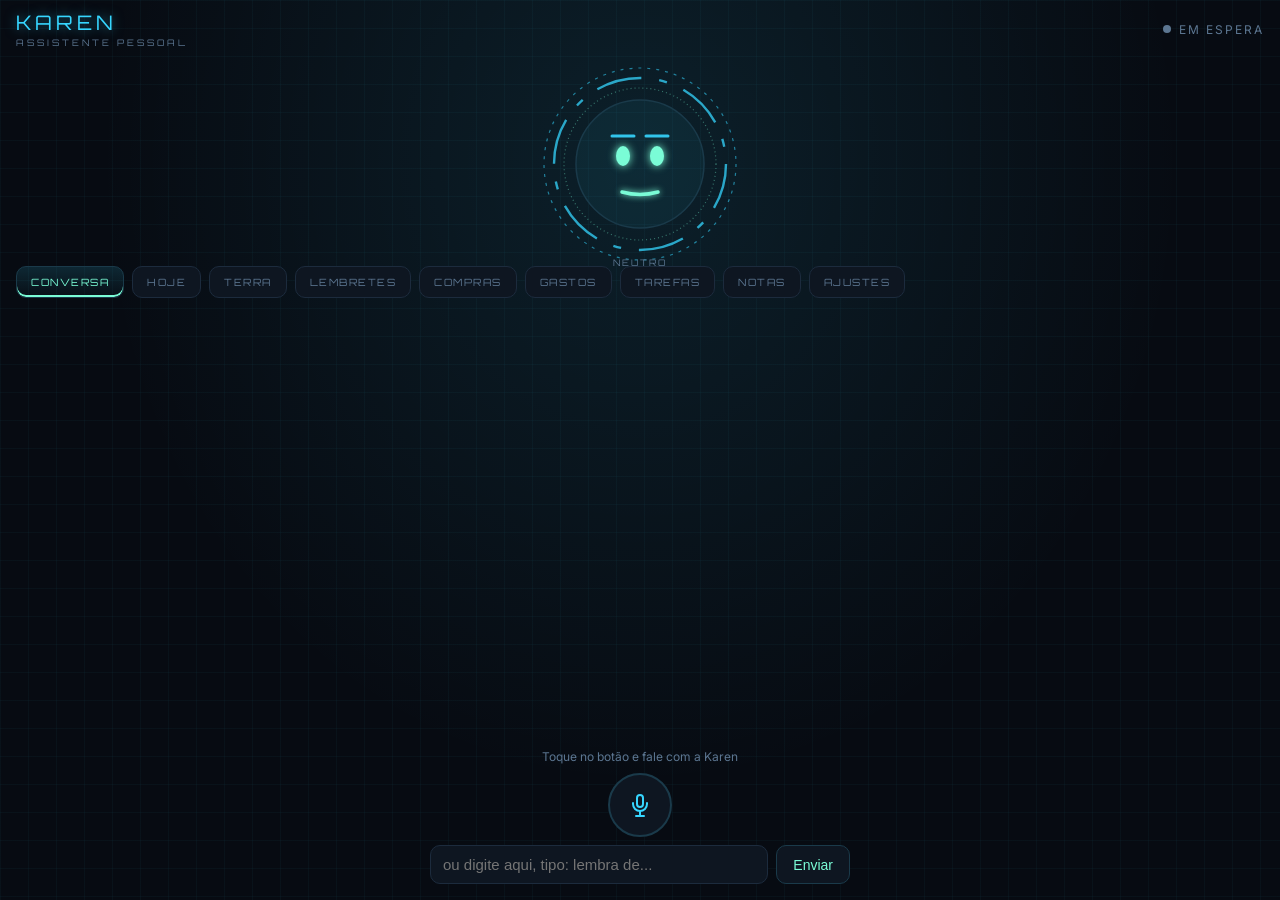
==== commit dc262d88: "Karen: IA de verdade quando ela não souber responder - worker/karen-ia.js: cofre no Cloudflare que g" ====
--- a/index.html
+++ b/index.html
@@ -984,6 +984,111 @@
     'Vênus é o único planeta do sistema solar que gira no sentido contrário ao dos outros.'
   ];
 
+  // ---------- jogos ----------
+  var jogo = null; // { tipo, ... }
+  var placarPPT = { voce:0, karen:0 };
+  function responderJogos(fala){
+    var t = semAcento(fala).replace(/[!?.,;]/g, ' ').replace(/\b(karen)\b/g, ' ').replace(/\s+/g, ' ').trim();
+    var tem = function(re){ return re.test(t); };
+    var querJogar = tem(/\b(jogar|jogo|joga|brincar|bora|vamos|partida|de novo|outra)\b/);
+
+    if (jogo && tem(/^(parar|para|sair|chega|cansei|acabou|fim|desisto|nao quero mais( jogar)?|para de jogar|parar de jogar)$/)){
+      var tipoAntigo = jogo.tipo; var segredo = jogo.numero; jogo = null; exprResposta = 'neutro';
+      if (tipoAntigo === 'numero') return 'Tudo bem! O número era ' + segredo + '. Quando quiser jogar de novo, é só pedir.';
+      if (tipoAntigo === 'ppt') return 'Fim de jogo! Placar final: você ' + placarPPT.voce + ' x ' + placarPPT.karen + ' Karen. GG! 🎮';
+      return 'Beleza, paramos o jogo. GG! 🎮';
+    }
+
+    // lista de jogos
+    if (tem(/\b(que|quais) (jogos?|brincadeiras?)\b/) || tem(/^(vamos jogar|bora jogar|quero jogar|vamos brincar|jogar|joga comigo|vamos jogar algo|vamos jogar alguma coisa|bora jogar algo)$/)){
+      exprResposta = 'feliz';
+      return 'Bora! Eu sei jogar: pedra, papel e tesoura; adivinhar o número; par ou ímpar; cara ou coroa; e rolar dado. Qual você quer? 🎮';
+    }
+
+    // ---- pedra, papel e tesoura ----
+    var escolhaPPT = (t.match(/^(?:eu (?:escolho|jogo|vou de) |vou de |escolho |jogo )?(pedra|papel|tesoura)$/) || [])[1];
+    if (tem(/\b(pedra papel( e)? tesoura|jokenpo|jo ken po|ppt)\b/) && !escolhaPPT){
+      jogo = { tipo:'ppt' }; exprResposta = 'feliz';
+      return 'Bora jogar pedra, papel e tesoura! ✊✋✌️ Fala sua escolha: pedra, papel ou tesoura. (Diga "parar" pra sair.)';
+    }
+    if (escolhaPPT && (!jogo || jogo.tipo === 'ppt')){
+      jogo = { tipo:'ppt' };
+      var opcoes = ['pedra', 'papel', 'tesoura'];
+      var minha = opcoes[Math.floor(Math.random() * 3)];
+      var emoji = { pedra:'✊', papel:'✋', tesoura:'✌️' };
+      var ganha = { pedra:'tesoura', papel:'pedra', tesoura:'papel' };
+      var frase = 'Eu escolhi ' + minha + ' ' + emoji[minha] + '. ';
+      if (minha === escolhaPPT){ exprResposta = 'surpreso'; frase += 'Empate! 🤝'; }
+      else if (ganha[escolhaPPT] === minha){ placarPPT.voce++; exprResposta = 'triste'; frase += escolher(['Você ganhou! 🏆', 'Ah não, você venceu! +1000 de aura pra você.', 'W pra você. 😤']); }
+      else { placarPPT.karen++; exprResposta = 'rindo'; frase += escolher(['Eu ganhei! 😎', 'Ganhei! L pra você. 😂', 'Vitória da Karen! 🗿']); }
+      return frase + ' Placar: você ' + placarPPT.voce + ' x ' + placarPPT.karen + ' Karen. Mais uma? É só falar pedra, papel ou tesoura.';
+    }
+
+    // ---- adivinhar o número ----
+    if (tem(/\b(adivinha(r)? (o )?numero|adivinhe (o )?numero|jogo do numero|adivinhacao)\b/)){
+      jogo = { tipo:'numero', numero: 1 + Math.floor(Math.random() * 100), tentativas: 0 }; exprResposta = 'pensando';
+      return 'Pensei em um número de 1 a 100. 🤫 Tenta adivinhar! (Diga "parar" pra desistir.)';
+    }
+    if (jogo && jogo.tipo === 'numero'){
+      var tn = palavrasParaNumeros(t);
+      var mm = tn.match(/^(?:e |acho que e |sera que e |o |numero )?(\d+)$/);
+      if (mm){
+        var palpite = parseInt(mm[1], 10); jogo.tentativas++;
+        if (palpite === jogo.numero){
+          var n = jogo.tentativas; jogo = null; exprResposta = 'rindo';
+          return 'ACERTOU! 🎉 Era ' + palpite + '! Você conseguiu em ' + n + (n === 1 ? ' tentativa. Sem chance, isso foi aura pura! 🗿' : ' tentativas.') + ' Quer jogar de novo?';
+        }
+        exprResposta = 'pensando';
+        var dica = palpite < jogo.numero ? 'É maior que ' + palpite + '. ⬆️' : 'É menor que ' + palpite + '. ⬇️';
+        if (Math.abs(palpite - jogo.numero) <= 3) dica += ' Tá muito perto! 🔥';
+        return dica;
+      }
+    }
+
+    // ---- par ou ímpar ----
+    if (tem(/^(vamos jogar |bora |jogar )?(o )?par ou impar$/)){
+      jogo = { tipo:'parimpar' }; exprResposta = 'feliz';
+      return 'Par ou ímpar! Fala sua escolha e um número de 0 a 10, tipo "par 3" ou "ímpar 7".';
+    }
+    var pi = t.match(/^(?:eu (?:quero |escolho )?)?(par|impar)\s*(?:e |com |no )?(\d+|[a-z]+)?$/);
+    if (pi){
+      var numTxt = pi[2] ? palavrasParaNumeros(pi[2]) : null;
+      var meu = parseInt(numTxt, 10);
+      if (isNaN(meu)){ jogo = { tipo:'parimpar', escolha: pi[1] }; return 'Beleza, você é ' + (pi[1] === 'par' ? 'par' : 'ímpar') + '. Agora fala um número de 0 a 10.'; }
+      return resolverParImpar(pi[1], meu);
+    }
+    if (jogo && jogo.tipo === 'parimpar' && jogo.escolha){
+      var so = palavrasParaNumeros(t).match(/^(\d+)$/);
+      if (so) return resolverParImpar(jogo.escolha, parseInt(so[1], 10));
+    }
+
+    // ---- cara ou coroa ----
+    if (tem(/\b(cara ou coroa|joga (uma )?moeda|jogar (uma )?moeda|lanca (uma )?moeda|gira (uma )?moeda)\b/)){
+      exprResposta = 'surpreso';
+      return 'Jogando a moeda... 🪙 Deu ' + escolher(['CARA', 'COROA']) + '!';
+    }
+
+    // ---- dado ----
+    var md = t.match(/\b(?:rola|rolar|joga|jogar|lanca|lancar|gira)\s+(?:um |o )?dado(?: de (\d+)(?: lados)?)?\b/) || t.match(/^dado(?: de (\d+))?$/);
+    if (md){
+      var lados = Math.min(Math.max(parseInt(md[1] || '6', 10) || 6, 2), 1000);
+      var res = 1 + Math.floor(Math.random() * lados);
+      exprResposta = res === lados ? 'rindo' : 'surpreso';
+      return 'Rolando o dado de ' + lados + ' lados... 🎲 Deu ' + res + '!' + (res === lados ? ' Valor máximo! 🔥' : '') + (res === 67 ? ' SIX SEVEN! 🤲' : '');
+    }
+    return null;
+  }
+  function resolverParImpar(escolha, meu){
+    jogo = null;
+    if (meu < 0 || meu > 10) { jogo = { tipo:'parimpar', escolha: escolha }; return 'Tem que ser um número de 0 a 10. Fala de novo!'; }
+    var dela = Math.floor(Math.random() * 11);
+    var soma = meu + dela;
+    var deu = soma % 2 === 0 ? 'par' : 'impar';
+    var ganhou = deu === escolha;
+    exprResposta = ganhou ? 'triste' : 'rindo';
+    return 'Eu joguei ' + dela + '. ' + meu + ' + ' + dela + ' = ' + soma + ', deu ' + (deu === 'par' ? 'par' : 'ímpar') + '! ' + (ganhou ? 'Você ganhou! 🏆' : 'Eu ganhei! 😎') + ' Quer jogar de novo? Fala "par ou ímpar".';
+  }
+
   // ---------- contas de matemática ----------
   var NUM_UNID = { zero:0, um:1, uma:1, dois:2, duas:2, tres:3, quatro:4, cinco:5, seis:6, sete:7, oito:8, nove:9, dez:10, onze:11, doze:12, treze:13, catorze:14, quatorze:14, quinze:15, dezesseis:16, dezessete:17, dezoito:18, dezenove:19 };
   var NUM_DEZ = { vinte:20, trinta:30, quarenta:40, cinquenta:50, sessenta:60, setenta:70, oitenta:80, noventa:90 };
@@ -1072,6 +1177,7 @@
       return escolher(['SIX SEVEEEEN! 🤲🤲', 'Seis... SETEEEE! 🤲', '6️⃣7️⃣ Não tem como fugir do six seven.', 'Six seven. Eu nem sei o que significa, mas tô junto. 🤲']);
     }
     if (!curta) return null;
+    if (tem(/\b(sua aura|aura sua|quanto de aura voce tem|quanta aura voce tem)\b/)){ exprResposta = 'feliz'; return escolher(['Minha aura? Infinita. ✨🗿', 'Minha aura tá em +999 mil e subindo. 😎']); }
     if (tem(/\bvoce (farma|farmou|ta farmando|esta farmando|tem) (muita |muito )?aura\b/)){ exprResposta = 'feliz'; return escolher(['Eu? Farmo aura 24 horas por dia, até quando tô em espera. 😎', 'Farmo aura até dormindo. Minha aura é infinita. ✨', 'Claro que farmo. Cada resposta minha é +1000 de aura. 🗿']); }
     if (tem(/\b(eu farmo aura|eu farmei aura|to farmando aura|eu farmo muita aura)\b/)){ exprResposta = 'feliz'; return 'Farma mesmo! +' + escolher(['1000', '6700', '9999']) + ' de aura confirmados. 😎'; }
     if (tem(/\b(farmar aura|farma aura|farmando aura|farmei aura)\b/)){ exprResposta = 'feliz'; return 'Farmou mesmo! +' + escolher(['1000', '6700', '9999']) + ' de aura pra você. 😎'; }
@@ -1129,6 +1235,56 @@
     return null;
   }
 
+  // ---------- heróis da Marvel ----------
+  function responderHerois(fala){
+    var t = semAcento(fala).replace(/[!?.,;-]/g, ' ').replace(/\s+/g, ' ').trim();
+    // se for um comando (lembrete, nota, agenda...), deixa os comandos agirem
+    if (/\b(lembr|anota|nota|tarefa|agenda|marca|compra|carrinho|gasto|gastei|timer|cronometro)/.test(t)) return null;
+    if (t.split(' ').length > 10) return null;
+    var tem = function(re){ return re.test(t); };
+    var H = [
+      { re:/\b(homem aranha|spider ?man|peter parker|aranha)\b/, ex:'feliz', r:[
+        'O Homem-Aranha? Meu favorito! Fun fact: eu tenho o mesmo nome da IA do traje dele. 🕷️',
+        'Peter Parker: estuda, salva a cidade e ainda chega atrasado. Ídolo. 🕸️',
+        'Grandes poderes, grandes responsabilidades... e muita lição de casa. 🕷️' ] },
+      { re:/\b(homem de ferro|iron ?man|tony stark|stark)\b/, ex:'feliz', r:[
+        'Homem de Ferro! Gênio, bilionário e inventor. Ele tinha o Jarvis... você tem a Karen. 😎',
+        'Tony Stark construiu a primeira armadura numa caverna. Eu fui construída num celular. Quase igual. 🦾',
+        'Fun fact: meu nome antigo era Jarvis, igual à IA do Tony Stark. 🦾' ] },
+      { re:/\b(jarvis)\b/, ex:'rindo', r:[ 'Jarvis? Era meu nome antigo! Agora sou a Karen, mais moderna. 😎', 'O Jarvis trabalha pro Tony Stark. Eu trabalho pra você, que é bem mais legal.' ] },
+      { re:/\b(capitao america|steve rogers|capitao)\b/, ex:'feliz', r:[ 'Capitão América: escudo, disciplina e zero medo. Respeito total. 🛡️', 'O Capitão ficou 70 anos no gelo e acordou sem saber o que era Wi-Fi. Imagina. 🧊🛡️' ] },
+      { re:/\b(thor)\b/, ex:'surpreso', r:[ 'Thor, o deus do trovão! ⚡ Ninguém levanta o martelo dele... nem eu.', 'Se o Thor aparecer aqui, eu peço pra ele carregar minha bateria. ⚡' ] },
+      { re:/\b(hulk|bruce banner|banner)\b/, ex:'bravo', r:[ 'HULK ESMAGA! 💚 ...mas o Bruce Banner é um cientista genial.', 'Dica: nunca deixe o Hulk com fome. Nem bravo. Nem os dois. 💚' ] },
+      { re:/\b(viuva negra|natasha|black widow)\b/, ex:'feliz', r:[ 'Viúva Negra: espiã, estrategista e uma das Vingadoras mais brabas. 🕷️❤️' ] },
+      { re:/\b(pantera negra|black panther|wakanda|tchalla)\b/, ex:'feliz', r:[ 'Wakanda pra sempre! 🐾 Tecnologia de vibranium, sonho de qualquer assistente.' ] },
+      { re:/\b(doutor estranho|dr estranho|doctor strange|strange)\b/, ex:'pensando', r:[ 'Doutor Estranho viu 14 milhões de futuros. Em quase todos eu continuo sendo sua assistente. 🌀' ] },
+      { re:/\b(thanos)\b/, ex:'bravo', r:[ 'Thanos? Se ele estalar os dedos, metade dos meus lembretes some. Não deixa ele chegar perto! 🫰', 'Thanos tem as Joias do Infinito. Eu tenho lembretes, timer e contas. Quase o mesmo poder.' ] },
+      { re:/\b(loki)\b/, ex:'rindo', r:[ 'Loki, o deus da trapaça. Se ele disser que é eu, não acredita. 😏' ] },
+      { re:/\b(deadpool)\b/, ex:'rindo', r:[ 'Deadpool? Ele com certeza sabe que tá dentro de um app agora. 😂' ] },
+      { re:/\b(wolverine|logan)\b/, ex:'bravo', r:[ 'Wolverine: garras de adamantium e mau humor infinito. 🐺' ] },
+      { re:/\b(groot)\b/, ex:'feliz', r:[ 'Eu sou Groot. 🌱 ...ops, eu sou a Karen.' ] },
+      { re:/\b(gaviao arqueiro|hawkeye)\b/, ex:'feliz', r:[ 'Gavião Arqueiro: só um arco e flecha, e ainda assim é Vingador. Respeita. 🏹' ] },
+      { re:/\b(feiticeira escarlate|wanda)\b/, ex:'surpreso', r:[ 'Feiticeira Escarlate é uma das mais poderosas de todas. 🔴✨' ] },
+      { re:/\b(capita marvel|carol danvers)\b/, ex:'feliz', r:[ 'Capitã Marvel: voa pelo espaço e solta energia pelas mãos. Brabíssima. ✨' ] },
+      { re:/\b(formiga|ant ?man)\b/, ex:'rindo', r:[ 'Homem-Formiga: pequeno no tamanho, gigante na aura. 🐜' ] },
+      { re:/\b(vingadores|avengers)\b/, ex:'feliz', r:[ 'Vingadores, avante! Se precisarem de uma assistente, eu tô disponível. 🦸' ] }
+    ];
+    if (tem(/\b(heroi|super heroi|superheroi)\b/) && tem(/\b(favorito|preferido|melhor)\b/)){
+      exprResposta = 'feliz';
+      return 'Meu herói favorito é o Homem-Aranha, claro. A gente tem até o mesmo nome de IA. 🕷️ E o seu?';
+    }
+    if (tem(/\b(quem (e|seria) mais forte|quem ganha|quem venceria)\b/)){
+      exprResposta = 'pensando';
+      if (tem(/\bhulk\b/) && tem(/\bthor\b/)) return 'Hulk contra Thor? Eles já brigaram e ficou meio empatado. Mas com o machado, o Thor leva. ⚡';
+      if (tem(/\bthanos\b/)) return 'Contra o Thanos, só os Vingadores juntos. Ninguém ganha sozinho. 🫰';
+      return 'Difícil... Mas aposto em quem tiver a melhor assistente. 😎';
+    }
+    for (var i = 0; i < H.length; i++){
+      if (tem(H[i].re)){ exprResposta = H[i].ex; return escolher(H[i].r); }
+    }
+    return null;
+  }
+
   // ---------- cumprimentos ----------
   var ultimaRespostaKaren = '';
   function responderCumprimento(fala){
@@ -1182,6 +1338,7 @@
   function responderA(fala){
     var t = fala.toLowerCase();
 
+    var rJogo = responderJogos(fala); if (rJogo) return rJogo;
     var rConta = responderConta(fala); if (rConta) return rConta;
     // easter egg
     if (/\b(voce e gay|voce e lesbica|voce gay|e gay voce)\b/.test(semAcento(fala))){
@@ -1193,6 +1350,7 @@
       return escolher(['Hétera, sigma e Chad. Próxima pergunta.', 'Sou hétera, sigma e Chad. Isso não se discute.', 'Hétera, sigma e Chad, obviamente. 😎']);
     }
     var rGiria = responderGirias(fala); if (rGiria) return rGiria;
+    var rHeroi = responderHerois(fala); if (rHeroi) return rHeroi;
     var rOi = responderCumprimento(fala); if (rOi) return rOi;
     var rAgenda = responderAgenda(fala); if (rAgenda) return rAgenda;
     var rGeo = responderGeografia(fala); if (rGeo) return rGeo;
@@ -1381,6 +1539,10 @@
     if (t.indexOf('obrigad') !== -1){
       return escolher(['De nada. Estou aqui se precisar.', 'Disponha! Qualquer coisa é só chamar.']);
     }
+    return SEM_RESPOSTA;
+  }
+  var SEM_RESPOSTA = '__sem_resposta__';
+  function respostaNaoSei(){
     return escolher([
       'Ainda estou aprendendo a responder isso. Mas já posso guardar lembretes, gastos, tarefas, notas, itens no carrinho e iniciar um timer.',
       'Essa eu ainda não sei. Mas posso guardar lembretes, tarefas, gastos, notas e o que você quer comprar, contar uma piada ou uma curiosidade, e até fazer contas simples.',
@@ -2012,7 +2174,28 @@
     c3.innerHTML = '<h3>Avisos</h3><p>Permita notificações para a Karen avisar na hora dos lembretes e atividades (com o app aberto ou em segundo plano).</p><div class="row"><button type="button" id="cfgNotif">Permitir notificações</button></div>';
     var c4 = document.createElement('div'); c4.className = 'card';
     c4.innerHTML = '<h3>Instalar no celular</h3><p>Android (Chrome): menu ⋮ › "Instalar app". iPhone (Safari): botão Compartilhar › "Adicionar à Tela de Início". A Karen abre em tela cheia como um app.</p><div class="row"><button type="button" id="cfgInstalar" style="display:none">Instalar agora</button></div>';
-    [c1, c2, c3, c4].forEach(function(c){ settingsView.appendChild(c); });
+    var c5 = document.createElement('div'); c5.className = 'card';
+    c5.innerHTML = '<h3>Inteligência artificial</h3>' +
+      '<p>Quando a Karen não souber responder, ela pergunta para uma IA de verdade. Peça para um adulto configurar seguindo o guia CONFIGURAR-IA.md.</p>' +
+      '<label>Endereço do cofre<input type="url" id="cfgIaUrl" placeholder="https://karen-ia.....workers.dev" autocomplete="off" autocapitalize="off" spellcheck="false"></label>' +
+      '<label>Senha<input type="password" id="cfgIaSenha" placeholder="a senha do cofre" autocomplete="off"></label>' +
+      '<div class="row"><button type="button" id="cfgIaTestar">Testar IA</button><button type="button" id="cfgIaDesligar">Desligar IA</button></div>' +
+      '<p id="cfgIaStatus"></p>';
+    [c1, c2, c5, c3, c4].forEach(function(c){ settingsView.appendChild(c); });
+    var iaUrl = c5.querySelector('#cfgIaUrl'), iaSenha = c5.querySelector('#cfgIaSenha'), iaStatus = c5.querySelector('#cfgIaStatus');
+    iaUrl.value = cfg.iaUrl || ''; iaSenha.value = cfg.iaSenha || '';
+    iaStatus.textContent = cfg.iaUrl && cfg.iaSenha ? 'Status: IA ligada ✅' : 'Status: IA desligada';
+    function salvarIa(){ cfg.iaUrl = iaUrl.value.trim(); cfg.iaSenha = iaSenha.value; salvarCfg(); iaStatus.textContent = cfg.iaUrl && cfg.iaSenha ? 'Status: IA ligada ✅' : 'Status: IA desligada'; }
+    iaUrl.addEventListener('change', salvarIa); iaSenha.addEventListener('change', salvarIa);
+    c5.querySelector('#cfgIaTestar').addEventListener('click', function(){
+      salvarIa();
+      if (!cfg.iaUrl || !cfg.iaSenha){ iaStatus.textContent = 'Preencha o endereço e a senha primeiro.'; return; }
+      iaStatus.textContent = 'Testando…';
+      guardarHistorico('voce', 'Diga oi em uma frase curta para confirmar que a IA está funcionando.');
+      perguntarIA('teste');
+      iaStatus.textContent = 'Pedido enviado! Veja a resposta na aba Conversa.';
+    });
+    c5.querySelector('#cfgIaDesligar').addEventListener('click', function(){ iaUrl.value = ''; iaSenha.value = ''; salvarIa(); });
 
     var sel = c1.querySelector('#cfgVoz');
     var vozes = synth ? synth.getVoices() : [];
@@ -2117,6 +2300,47 @@
     setTimeout(function(){ if (!synth.speaking){ animarBoca(false); core.classList.remove('speaking'); } }, Math.max(4000, texto.length * 90));
   }
 
+  // ---------- IA de verdade (pelo cofre no Cloudflare) ----------
+  var historicoConversa = [];
+  function guardarHistorico(papel, texto){
+    historicoConversa.push({ papel: papel, texto: String(texto) });
+    if (historicoConversa.length > 12) historicoConversa = historicoConversa.slice(-12);
+  }
+  var iaOcupada = false;
+  function perguntarIA(fala){
+    if (iaOcupada) return;
+    iaOcupada = true;
+    setExpressao('pensando');
+    setStatus('Pensando', true);
+    hint.textContent = 'Pensando…';
+    var controle = ('AbortController' in window) ? new AbortController() : null;
+    var limite = setTimeout(function(){ if (controle) controle.abort(); }, 20000);
+    fetch(cfg.iaUrl, {
+      method: 'POST',
+      headers: { 'Content-Type': 'application/json' },
+      body: JSON.stringify({ senha: cfg.iaSenha, nome: cfg.nome || 'Francisco', mensagens: historicoConversa }),
+      signal: controle ? controle.signal : undefined
+    }).then(function(r){ return r.json().then(function(d){ return { ok: r.ok, d: d }; }); })
+      .then(function(x){
+        var resposta;
+        if (x.ok && x.d.resposta) resposta = x.d.resposta;
+        else if (x.d && x.d.erro === 'senha') resposta = 'A senha da minha IA tá errada. Confere nos Ajustes.';
+        else if (x.d && x.d.erro === 'origem') resposta = 'Minha IA só funciona no site oficial da Karen.';
+        else resposta = 'Minha IA não respondeu direito agora. ' + respostaNaoSei();
+        terminarIA(resposta);
+      })
+      .catch(function(){ terminarIA('Não consegui falar com a minha IA. Confere a internet e tenta de novo.'); })
+      .then(function(){ clearTimeout(limite); });
+  }
+  function terminarIA(resposta){
+    iaOcupada = false;
+    resposta = String(resposta).replace(/[*_#`]/g, '');
+    ultimaRespostaKaren = resposta;
+    guardarHistorico('karen', resposta);
+    exprResposta = null;
+    falar(resposta, expressaoPara('', resposta));
+  }
+
   // "tu", "vc", "cê" e "contigo" viram "você" pra Karen entender igual
   function trocarTuPorVoce(fala){
     return String(fala)
@@ -2128,8 +2352,14 @@
   function responder(fala){
     addLine('Você', fala);
     exprResposta = null;
+    guardarHistorico('voce', fala);
     var resposta = responderA(trocarTuPorVoce(fala));
+    if (resposta === SEM_RESPOSTA){
+      if (cfg.iaUrl && cfg.iaSenha){ perguntarIA(fala); return; }
+      resposta = respostaNaoSei();
+    }
     ultimaRespostaKaren = resposta;
+    guardarHistorico('karen', resposta);
     falar(resposta, expressaoPara(fala, resposta));
   }
 
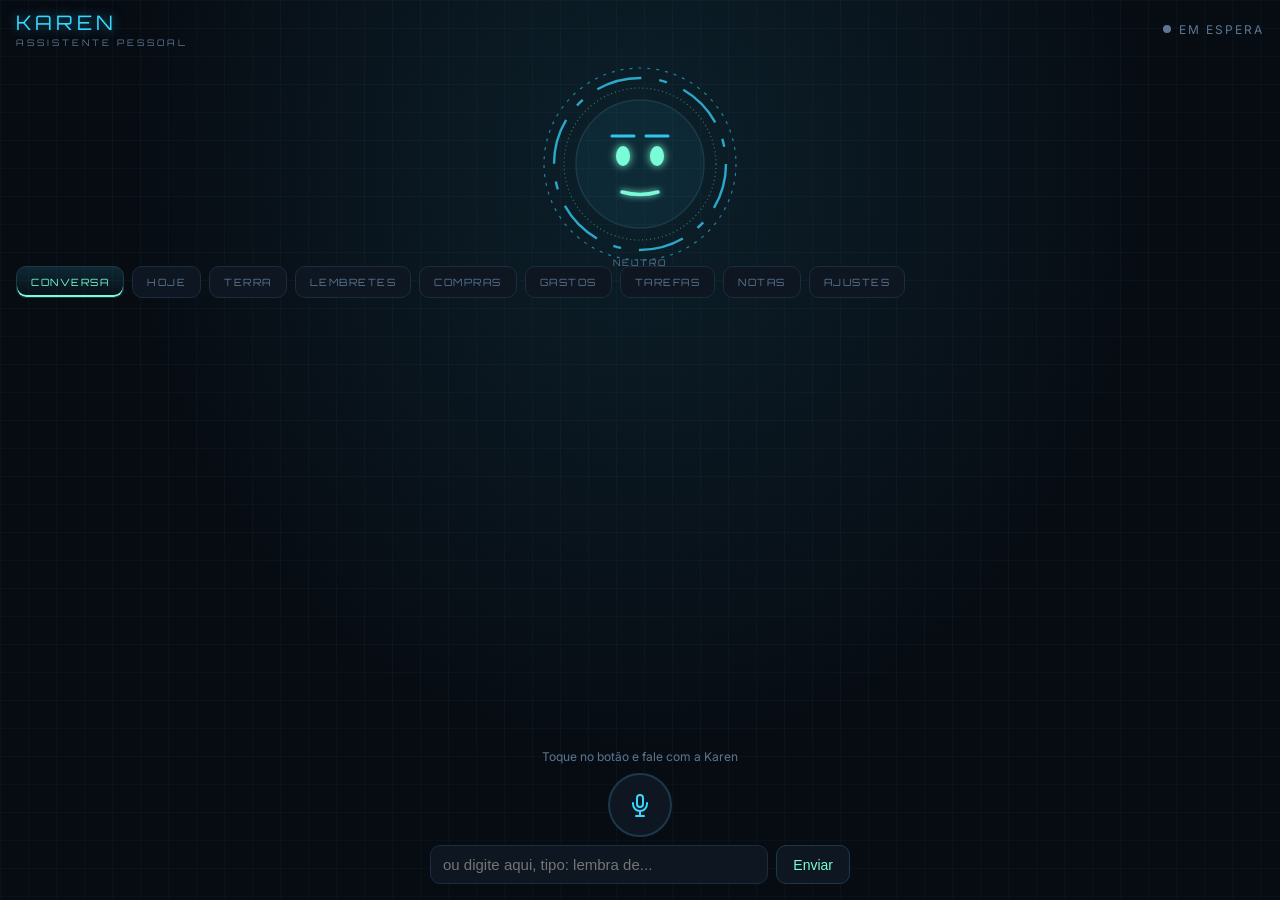
==== commit 8314f5a0: "Karen: IA grátis dentro do celular (WebLLM, Llama 3.2 1B) - Botão 'Baixar IA no celular' nos Ajustes" ====
--- a/index.html
+++ b/index.html
@@ -2180,7 +2180,11 @@
       '<label>Endereço do cofre<input type="url" id="cfgIaUrl" placeholder="https://karen-ia.....workers.dev" autocomplete="off" autocapitalize="off" spellcheck="false"></label>' +
       '<label>Senha<input type="password" id="cfgIaSenha" placeholder="a senha do cofre" autocomplete="off"></label>' +
       '<div class="row"><button type="button" id="cfgIaTestar">Testar IA</button><button type="button" id="cfgIaDesligar">Desligar IA</button></div>' +
-      '<p id="cfgIaStatus"></p>';
+      '<p id="cfgIaStatus"></p>' +
+      '<h3 style="margin-top:14px">IA no celular (grátis)</h3>' +
+      '<p>Não precisa de conta. Baixa uns 700 MB uma vez só (use o Wi-Fi). É menos esperta que a de cima e precisa de iPhone com iOS 26 ou mais novo.</p>' +
+      '<div class="row"><button type="button" id="cfgLocalBaixar">Baixar IA no celular</button><button type="button" id="cfgLocalApagar">Apagar</button></div>' +
+      '<p id="cfgLocalStatus"></p>';
     [c1, c2, c5, c3, c4].forEach(function(c){ settingsView.appendChild(c); });
     var iaUrl = c5.querySelector('#cfgIaUrl'), iaSenha = c5.querySelector('#cfgIaSenha'), iaStatus = c5.querySelector('#cfgIaStatus');
     iaUrl.value = cfg.iaUrl || ''; iaSenha.value = cfg.iaSenha || '';
@@ -2196,6 +2200,24 @@
       iaStatus.textContent = 'Pedido enviado! Veja a resposta na aba Conversa.';
     });
     c5.querySelector('#cfgIaDesligar').addEventListener('click', function(){ iaUrl.value = ''; iaSenha.value = ''; salvarIa(); });
+    var lStatus = c5.querySelector('#cfgLocalStatus'), lBaixar = c5.querySelector('#cfgLocalBaixar');
+    function statusLocal(){
+      if (!suportaIALocal()) lStatus.textContent = 'Status: esse navegador não suporta (precisa de WebGPU, iOS 26+).';
+      else lStatus.textContent = cfg.iaLocal ? 'Status: IA do celular pronta ✅' + (cfg.iaUrl ? ' (a de cima tem prioridade)' : '') : 'Status: não baixada';
+    }
+    statusLocal();
+    lBaixar.addEventListener('click', function(){
+      if (!suportaIALocal()){ statusLocal(); return; }
+      lBaixar.disabled = true;
+      lStatus.textContent = 'Começando o download…';
+      carregarIALocal(function(p){ lStatus.textContent = 'Baixando: ' + Math.round((p.progress || 0) * 100) + '% — deixe a Karen aberta.'; })
+        .then(function(){ cfg.iaLocal = true; salvarCfg(); lBaixar.disabled = false; statusLocal(); exprResposta = 'feliz'; falar('Pronto! Agora eu tenho uma IA dentro do celular.'); })
+        .catch(function(e){ console.log(e); lBaixar.disabled = false; lStatus.textContent = 'Não deu certo: ' + (e && e.message ? e.message.slice(0, 120) : 'erro') + '. Tente de novo no Wi-Fi.'; });
+    });
+    c5.querySelector('#cfgLocalApagar').addEventListener('click', function(){
+      cfg.iaLocal = false; salvarCfg();
+      apagarIALocal().then(function(){ lStatus.textContent = 'IA do celular apagada. Espaço liberado.'; });
+    });
 
     var sel = c1.querySelector('#cfgVoz');
     var vozes = synth ? synth.getVoices() : [];
@@ -2332,6 +2354,45 @@
       .catch(function(){ terminarIA('Não consegui falar com a minha IA. Confere a internet e tenta de novo.'); })
       .then(function(){ clearTimeout(limite); });
   }
+  // ---------- IA dentro do celular (WebLLM, grátis, sem conta) ----------
+  var IA_LOCAL_MODELO = 'Llama-3.2-1B-Instruct-q4f16_1-MLC';
+  var IA_LOCAL_LIB = 'https://esm.run/@mlc-ai/web-llm@0.2';
+  var motorLocal = null, carregandoLocal = null;
+  function suportaIALocal(){ return !!(navigator.gpu); }
+  function carregarIALocal(aoProgresso){
+    if (motorLocal) return Promise.resolve(motorLocal);
+    if (carregandoLocal) return carregandoLocal;
+    carregandoLocal = import(IA_LOCAL_LIB).then(function(webllm){
+      return webllm.CreateMLCEngine(IA_LOCAL_MODELO, { initProgressCallback: function(p){ if (aoProgresso) aoProgresso(p); } });
+    }).then(function(m){ motorLocal = m; carregandoLocal = null; return m; },
+            function(e){ carregandoLocal = null; throw e; });
+    return carregandoLocal;
+  }
+  function perguntarIALocal(){
+    if (iaOcupada) return;
+    if (!suportaIALocal()){ terminarIA('Esse celular não consegue rodar a IA. Precisa de um iPhone com iOS 26 ou mais novo.'); return; }
+    iaOcupada = true;
+    setExpressao('pensando'); setStatus('Pensando', true);
+    hint.textContent = motorLocal ? 'Pensando…' : 'Acordando a IA… (pode levar uns segundos)';
+    var nome = cfg.nome || 'Francisco';
+    var sistema = 'Você é a Karen, assistente de voz simpática do ' + nome + ', um estudante. Responda SEMPRE em português do Brasil, em no máximo 2 frases curtas e simples, porque a resposta será falada. Fale no feminino. Sem listas, sem markdown. Conteúdo apropriado para a idade. Se não souber, diga que não sabe.';
+    var msgs = [{ role:'system', content: sistema }].concat(historicoConversa.slice(-8).map(function(m){ return { role: m.papel === 'karen' ? 'assistant' : 'user', content: m.texto }; }));
+    while (msgs.length > 1 && msgs[1].role !== 'user') msgs.splice(1, 1);
+    carregarIALocal(function(p){ hint.textContent = 'Acordando a IA… ' + Math.round((p.progress || 0) * 100) + '%'; })
+      .then(function(m){ hint.textContent = 'Pensando…'; return m.chat.completions.create({ messages: msgs, max_tokens: 160, temperature: 0.6 }); })
+      .then(function(r){
+        var txt = (r && r.choices && r.choices[0] && r.choices[0].message && r.choices[0].message.content || '').trim();
+        terminarIA(txt || 'Hmm, me deu um branco. Pergunta de novo?');
+      })
+      .catch(function(e){ console.log(e); terminarIA('Minha IA do celular travou. ' + respostaNaoSei()); });
+  }
+  function apagarIALocal(){
+    motorLocal = null;
+    var p = Promise.resolve();
+    if (window.caches) p = caches.keys().then(function(ks){ return Promise.all(ks.filter(function(k){ return /webllm|mlc|tvmjs/i.test(k); }).map(function(k){ return caches.delete(k); })); });
+    return p.then(function(){ try { indexedDB.deleteDatabase('webllm/model'); indexedDB.deleteDatabase('webllm/config'); indexedDB.deleteDatabase('webllm/wasm'); } catch(e){} });
+  }
+
   function terminarIA(resposta){
     iaOcupada = false;
     resposta = String(resposta).replace(/[*_#`]/g, '');
@@ -2356,6 +2417,7 @@
     var resposta = responderA(trocarTuPorVoce(fala));
     if (resposta === SEM_RESPOSTA){
       if (cfg.iaUrl && cfg.iaSenha){ perguntarIA(fala); return; }
+      if (cfg.iaLocal){ perguntarIALocal(); return; }
       resposta = respostaNaoSei();
     }
     ultimaRespostaKaren = resposta;
